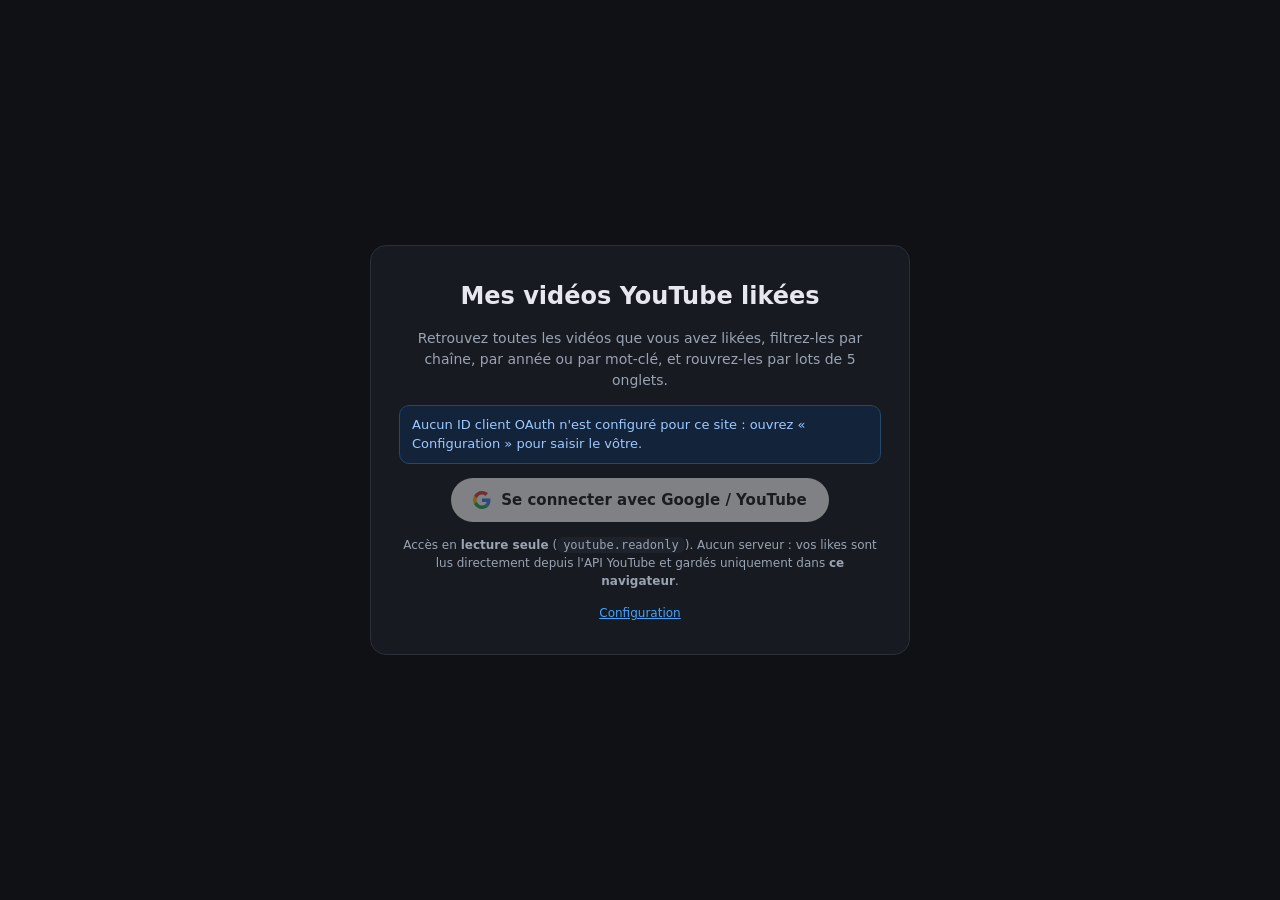
==== index.html @ 1b330d9f "Initial commit : application web YouTube Likes" ====
<!DOCTYPE html>
<html lang="fr">
<head>
<meta charset="utf-8">
<meta name="viewport" content="width=device-width, initial-scale=1">
<meta http-equiv="Content-Security-Policy" content="default-src 'self'; script-src 'self' https://accounts.google.com/gsi/client; style-src 'self' 'unsafe-inline' https://accounts.google.com/gsi/style; img-src 'self' data: https://i.ytimg.com https://*.ytimg.com https://*.ggpht.com https://*.googleusercontent.com; connect-src 'self' https://www.googleapis.com https://accounts.google.com/gsi/ https://oauth2.googleapis.com; frame-src https://accounts.google.com/gsi/; object-src 'none'; base-uri 'none'">
<meta name="referrer" content="strict-origin-when-cross-origin">
<meta name="description" content="Retrouvez toutes vos vidéos YouTube likées, filtrez-les par chaîne, année ou mot-clé et rouvrez-les par lots. 100 % dans votre navigateur.">
<title>Mes vidéos YouTube likées</title>
<link rel="icon" href="data:image/svg+xml,%3Csvg xmlns='http://www.w3.org/2000/svg' viewBox='0 0 64 64'%3E%3Crect width='64' height='64' rx='14' fill='%23ff4e45'/%3E%3Cpath d='M26 20l20 12-20 12z' fill='%23fff'/%3E%3C/svg%3E">
<link rel="stylesheet" href="assets/style.css">
<script src="assets/config.js"></script>
<script src="https://accounts.google.com/gsi/client" async defer></script>
<script src="assets/app.js" defer></script>
</head>
<body>

<!-- ============================ Accueil ============================ -->
<section id="view-home" class="center hidden" aria-labelledby="homeTitle">
  <main class="box">
    <h1 id="homeTitle">Mes vidéos YouTube likées</h1>
    <p>Retrouvez toutes les vidéos que vous avez likées, filtrez-les par chaîne, par année ou par mot-clé,
      et rouvrez-les par lots de 5 onglets.</p>
    <div class="msg err hidden" id="homeError" role="alert"></div>
    <div class="msg info hidden" id="homeInfo" role="status"></div>
    <button id="signin" class="btn-google" type="button">
      <svg width="18" height="18" viewBox="0 0 48 48" aria-hidden="true"><path fill="#EA4335" d="M24 9.5c3.5 0 6.6 1.2 9.1 3.6l6.8-6.8C35.8 2.4 30.3 0 24 0 14.6 0 6.6 5.4 2.7 13.3l7.9 6.1C12.5 13.6 17.8 9.5 24 9.5z"/><path fill="#4285F4" d="M46.5 24.5c0-1.6-.1-3.1-.4-4.5H24v9h12.7c-.6 3-2.3 5.5-4.8 7.2l7.7 6c4.5-4.2 6.9-10.3 6.9-17.7z"/><path fill="#FBBC05" d="M10.6 28.6c-.5-1.4-.8-3-.8-4.6s.3-3.2.8-4.6l-7.9-6.1C1 16.6 0 20.2 0 24s1 7.4 2.7 10.7l7.9-6.1z"/><path fill="#34A853" d="M24 48c6.5 0 11.9-2.1 15.9-5.8l-7.7-6c-2.1 1.4-4.9 2.3-8.2 2.3-6.2 0-11.5-4.1-13.4-9.9l-7.9 6.1C6.6 42.6 14.6 48 24 48z"/></svg>
      Se connecter avec Google / YouTube
    </button>
    <p class="small">Accès en <b>lecture seule</b> (<code>youtube.readonly</code>). Aucun serveur : vos likes sont lus
      directement depuis l'API YouTube et gardés uniquement dans <b>ce navigateur</b>.</p>
    <p class="small"><button class="link" type="button" data-open-config>Configuration</button></p>
  </main>
</section>

<!-- ======================== Chargement ============================ -->
<section id="view-loading" class="center hidden" aria-labelledby="loadTitle">
  <main class="box">
    <h1 id="loadTitle">Récupération de vos likes…</h1>
    <p id="loadWho">Lecture de votre playlist « J'aime » sur YouTube.</p>
    <div class="bar indeterminate" id="loadBar" role="progressbar" aria-valuemin="0" aria-valuemax="100"><div></div></div>
    <p id="loadText">Connexion…</p>
    <p><button id="loadCancel" type="button">Annuler</button></p>
  </main>
</section>

<!-- ======================= Tableau de bord ======================== -->
<div id="view-dash" class="layout hidden">
  <aside id="side" aria-label="Chaînes">
    <div class="side-head">
      <h2>Chaînes <small id="chCount"></small></h2>
      <input id="chq" type="search" placeholder="Rechercher une chaîne…" aria-label="Rechercher une chaîne">
      <div class="quick">
        <button id="allCh" class="chip on" type="button">Toutes les chaînes</button>
      </div>
      <div class="notice" id="selInfo"></div>
    </div>
    <div class="chlist" id="chlist" role="listbox" aria-multiselectable="true"></div>
  </aside>

  <main>
    <header>
      <div class="title-row">
        <button class="toggle-side" id="toggleSide" type="button">☰ Chaînes</button>
        <h1>Mes vidéos YouTube likées</h1>
        <span class="user" id="account"></span>
        <button id="refresh" type="button" title="Relire vos likes sur YouTube">Actualiser</button>
        <button type="button" data-open-config>Configuration</button>
        <button id="deleteData" type="button" class="danger" title="Vide le cache de ce navigateur et révoque l'accès">Supprimer mes données locales</button>
      </div>
      <div class="msg hidden" id="banner" role="status"></div>
      <div class="stats" id="stats"></div>
      <div class="filters">
        <input id="q" type="search" placeholder="Mot-clé dans le titre…" aria-label="Mot-clé dans le titre">
        <label>Année de
          <select id="mode" aria-label="Type d'année">
            <option value="p">publication</option>
            <option value="l">like</option>
          </select>
        </label>
        <select id="year" aria-label="Année"></select>
        <select id="order" aria-label="Tri">
          <option value="desc">Plus récentes d'abord</option>
          <option value="asc">Plus anciennes d'abord</option>
        </select>
        <button id="reset" type="button">Réinitialiser</button>
      </div>
      <div class="actions">
        <button id="openBatch" class="primary" type="button">Ouvrir 5 vidéos</button>
        <button id="openReset" type="button" class="hidden">Recommencer</button>
        <span class="notice" id="openInfo"></span>
        <span class="sep"></span>
        <button id="expand" type="button">Tout déplier</button>
        <button id="collapse" type="button">Tout replier</button>
        <button id="copy" type="button">Copier les liens</button>
        <button id="csv" type="button">Exporter CSV</button>
        <button id="json" type="button">Exporter JSON</button>
      </div>
      <div class="pending hidden" id="pending" role="status"></div>
    </header>
    <div class="content" id="content"></div>
  </main>
</div>

<!-- ======================== Configuration ========================= -->
<dialog id="configDialog" aria-labelledby="cfgTitle">
  <h2 id="cfgTitle">Configuration</h2>
  <p>Ce site utilise un <b>ID client OAuth « Application Web »</b> de Google Cloud. Si vous hébergez votre
    propre copie (fork), saisissez ici votre ID client : il est enregistré uniquement dans ce navigateur.</p>
  <label for="clientIdInput">ID client OAuth</label>
  <input id="clientIdInput" type="text" spellcheck="false" autocomplete="off"
         placeholder="123456789012-abcdefghijklmnop.apps.googleusercontent.com">
  <p class="small" id="cfgSource"></p>
  <p class="small">Origine à déclarer dans « Origines JavaScript autorisées » de cet ID client :
    <code id="cfgOrigin"></code></p>
  <div class="msg err hidden" id="cfgError" role="alert"></div>
  <div class="dialog-actions">
    <button id="cfgReset" type="button">Revenir à config.js</button>
    <span class="sep"></span>
    <button id="cfgClose" type="button">Fermer</button>
    <button id="cfgSave" type="button" class="primary">Enregistrer</button>
  </div>
</dialog>

<noscript><p class="center">Ce site nécessite JavaScript.</p></noscript>
</body>
</html>
---- assets/style.css ----
/* Cleaner YouTube — thème sombre du site statique */
:root {
  --bg: #0f1115; --panel: #171a21; --panel-2: #1e222b; --panel-3: #262b36; --border: #2a2f3a;
  --text: #e6e8ee; --muted: #9aa3b2; --accent: #ff4e45; --accent-2: #3ea6ff; --gold: #f2cc60;
  --danger-border: #6e2a2a; --danger-text: #ff9a94;
  --side: 300px;
}
* { box-sizing: border-box; }
html { color-scheme: dark; }
body { margin: 0; background: var(--bg); color: var(--text);
  font: 14px/1.5 system-ui, -apple-system, "Segoe UI", Roboto, Helvetica, Arial, sans-serif; }
a { color: inherit; text-decoration: none; }
code { background: var(--panel-2); padding: 1px 6px; border-radius: 6px; font-size: 12px; word-break: break-all; }
button, select, input { font: inherit; color: var(--text); }
button { background: var(--panel-2); border: 1px solid var(--border); border-radius: 8px;
  padding: 7px 12px; cursor: pointer; white-space: nowrap; }
button:hover:not(:disabled) { border-color: var(--accent-2); }
button:disabled { opacity: .45; cursor: default; }
button.primary { background: var(--accent); border-color: var(--accent); color: #fff; font-weight: 600; }
button.primary:hover:not(:disabled) { filter: brightness(1.1); border-color: var(--accent); }
button.danger { border-color: var(--danger-border); color: var(--danger-text); }
button.danger:hover:not(:disabled) { border-color: var(--accent); }
button.link { background: none; border: 0; padding: 0; color: var(--accent-2); text-decoration: underline; }
button.chip.on { background: var(--accent-2); border-color: var(--accent-2); color: #0b0d11; font-weight: 600; }
input[type=search], input[type=text], select { background: var(--panel-2); border: 1px solid var(--border);
  border-radius: 8px; padding: 7px 10px; min-width: 0; }
input:focus, select:focus, button:focus-visible { outline: 2px solid var(--accent-2); outline-offset: -1px; }
.hidden { display: none !important; }
.small { font-size: 12px; color: var(--muted); }

/* ---- Messages ----------------------------------------------------------- */
.msg { border-radius: 10px; padding: 9px 12px; font-size: 13px; text-align: left; }
.msg.err { background: #2c1517; border: 1px solid var(--danger-border); color: var(--danger-text); }
.msg.info { background: #13233a; border: 1px solid #24476e; color: #9cc9ff; }

/* ---- Accueil et chargement --------------------------------------------- */
.center { min-height: 100vh; display: grid; place-items: center; padding: 24px 16px; }
.box { width: min(540px, 100%); background: var(--panel); border: 1px solid var(--border); border-radius: 16px;
  padding: 32px 28px; text-align: center; display: flex; flex-direction: column; gap: 14px; align-items: center; }
.box h1 { margin: 0; font-size: 24px; }
.box p { margin: 0; color: var(--muted); }
.box .msg { align-self: stretch; }
.btn-google { display: inline-flex; align-items: center; gap: 10px; background: #fff; color: #1f1f1f; border: 0;
  border-radius: 999px; padding: 11px 22px; font-weight: 600; font-size: 15px; }
.btn-google:hover:not(:disabled) { filter: brightness(.94); }
.bar { align-self: stretch; height: 10px; background: var(--panel-2); border-radius: 999px; overflow: hidden; }
.bar > div { height: 100%; width: 0; background: linear-gradient(90deg, var(--accent), #ff8a65); transition: width .3s; }
.bar.indeterminate > div { width: 30%; animation: slide 1.2s infinite ease-in-out; }
@keyframes slide { from { margin-left: -30%; } to { margin-left: 100%; } }

/* ---- Tableau de bord ---------------------------------------------------- */
.layout { display: grid; grid-template-columns: var(--side) minmax(0, 1fr); min-height: 100vh; }
aside { position: sticky; top: 0; height: 100vh; display: flex; flex-direction: column;
  background: var(--panel); border-right: 1px solid var(--border); }
.side-head { padding: 16px 14px 10px; display: flex; flex-direction: column; gap: 8px; border-bottom: 1px solid var(--border); }
.side-head h2 { margin: 0; font-size: 15px; display: flex; justify-content: space-between; align-items: baseline; }
.side-head h2 small { color: var(--muted); font-weight: 400; font-size: 12px; }
.quick { display: flex; flex-wrap: wrap; gap: 6px; }
.quick button { padding: 4px 10px; font-size: 12px; border-radius: 999px; }
.chlist { flex: 1; overflow-y: auto; padding: 6px 6px 20px; }
.ch { display: grid; grid-template-columns: 18px minmax(0, 1fr) auto; gap: 8px; align-items: center;
  padding: 5px 8px; border-radius: 6px; cursor: pointer; user-select: none; }
.ch:hover { background: var(--panel-2); }
.ch.on { background: var(--panel-3); }
.ch input { margin: 0; accent-color: var(--accent-2); }
.ch .name { overflow: hidden; text-overflow: ellipsis; white-space: nowrap; }
.ch .n { font-size: 12px; color: var(--muted); background: var(--panel-2); border-radius: 999px; padding: 0 8px; }
.ch.on .n { background: var(--accent-2); color: #0b0d11; }
.ch.unavailable .name { color: var(--muted); font-style: italic; }
.notice { font-size: 12px; color: var(--muted); }
.notice.warn { color: var(--gold); }
.chlist .notice { padding: 10px; }

main { min-width: 0; }
header { position: sticky; top: 0; z-index: 5; background: rgba(15, 17, 21, .94); backdrop-filter: blur(8px);
  border-bottom: 1px solid var(--border); padding: 14px 20px 12px; display: flex; flex-direction: column; gap: 12px; }
.title-row { display: flex; flex-wrap: wrap; align-items: center; gap: 8px 10px; }
.title-row h1 { margin: 0 8px 0 0; font-size: 20px; flex: 1 1 auto; }
.user { color: var(--muted); font-size: 13px; }
.stats { display: grid; grid-template-columns: repeat(auto-fit, minmax(150px, 1fr)); gap: 10px; }
.stat { background: var(--panel); border: 1px solid var(--border); border-radius: 10px; padding: 8px 12px; }
.stat .v { font-size: 19px; font-weight: 700; }
.stat .l { font-size: 12px; color: var(--muted); }
.stat.sel .v { color: var(--accent-2); }
.filters { display: flex; flex-wrap: wrap; gap: 8px; align-items: center; }
.filters input[type=search] { flex: 1 1 220px; }
.filters label { color: var(--muted); font-size: 12px; display: flex; align-items: center; gap: 6px; }
.actions { display: flex; flex-wrap: wrap; gap: 8px; align-items: center; }
.sep { flex: 1; }
.toggle-side { display: none; }

.pending { background: #2a2414; border: 1px solid #6b5a22; border-radius: 10px; padding: 10px 12px;
  display: flex; flex-direction: column; gap: 8px; font-size: 13px; }
.pending p { margin: 0; color: var(--gold); }
.pending .links { display: flex; flex-wrap: wrap; gap: 6px; }
.pending .links a { background: var(--panel-2); border: 1px solid var(--border); border-radius: 8px; padding: 5px 10px;
  max-width: 280px; overflow: hidden; text-overflow: ellipsis; white-space: nowrap; }
.pending .links a:hover { border-color: var(--accent-2); }
.pending .links a.done { opacity: .4; text-decoration: line-through; }
.pending small { color: var(--muted); }

.content { padding: 18px 20px 60px; }
details { background: var(--panel); border: 1px solid var(--border); border-radius: 12px; margin-bottom: 14px; }
summary { list-style: none; cursor: pointer; padding: 12px 16px; display: flex; align-items: center; gap: 12px;
  font-size: 17px; font-weight: 700; user-select: none; }
summary::-webkit-details-marker { display: none; }
summary::before { content: "▸"; color: var(--accent); transition: transform .15s; }
details[open] > summary::before { transform: rotate(90deg); }
summary .count { font-size: 12px; font-weight: 500; color: var(--muted); background: var(--panel-2); padding: 2px 10px; border-radius: 999px; }
.grid { display: grid; gap: 14px; padding: 2px 16px 16px; grid-template-columns: repeat(auto-fill, minmax(230px, 1fr)); }
.card { background: var(--panel-2); border: 1px solid var(--border); border-radius: 10px; overflow: hidden;
  display: flex; flex-direction: column; transition: transform .12s, border-color .12s; }
.card:hover { transform: translateY(-2px); border-color: var(--accent); }
.thumb { aspect-ratio: 16 / 9; background: #000; display: block; position: relative; }
.thumb img { width: 100%; height: 100%; object-fit: cover; display: block; }
.thumb .ph { position: absolute; inset: 0; display: grid; place-items: center; color: var(--muted); font-size: 12px; }
.body { padding: 9px 11px 11px; display: flex; flex-direction: column; gap: 5px; }
.vt { font-weight: 600; line-height: 1.35; display: -webkit-box; -webkit-line-clamp: 2; -webkit-box-orient: vertical; overflow: hidden; }
.vt:hover { color: var(--accent-2); }
.vc { font-size: 12px; color: var(--accent-2); background: none; border: 0; padding: 0; text-align: left;
  overflow: hidden; text-overflow: ellipsis; white-space: nowrap; }
.vc:hover { text-decoration: underline; }
.meta { font-size: 12px; color: var(--muted); display: flex; flex-direction: column; }
.meta b { color: var(--text); font-weight: 500; }
.more { grid-column: 1 / -1; justify-self: center; }
.empty { color: var(--muted); text-align: center; padding: 50px 0; }

/* ---- Dialogue de configuration ------------------------------------------ */
dialog { width: min(560px, calc(100vw - 32px)); background: var(--panel); color: var(--text);
  border: 1px solid var(--border); border-radius: 14px; padding: 22px; }
dialog::backdrop { background: rgba(0, 0, 0, .65); }
dialog h2 { margin: 0 0 10px; font-size: 18px; }
dialog p { margin: 0 0 12px; color: var(--muted); }
dialog label { display: block; font-size: 12px; color: var(--muted); margin-bottom: 4px; }
dialog input { width: 100%; margin-bottom: 10px; font-family: ui-monospace, Consolas, monospace; font-size: 13px; }
dialog .msg { margin-bottom: 12px; }
.dialog-actions { display: flex; flex-wrap: wrap; gap: 8px; align-items: center; }

@media (max-width: 900px) {
  .layout { grid-template-columns: 1fr; }
  aside { position: fixed; inset: 0 auto 0 0; width: min(88vw, 340px); z-index: 20; transform: translateX(-100%);
    transition: transform .2s; box-shadow: 0 0 40px rgba(0, 0, 0, .6); }
  body.side-open aside { transform: none; }
  .toggle-side { display: inline-block; }
  header { position: static; padding: 12px; }
  .content { padding: 14px 12px 50px; }
  .grid { grid-template-columns: repeat(auto-fill, minmax(180px, 1fr)); padding: 2px 10px 12px; }
  .box { padding: 24px 18px; }
}
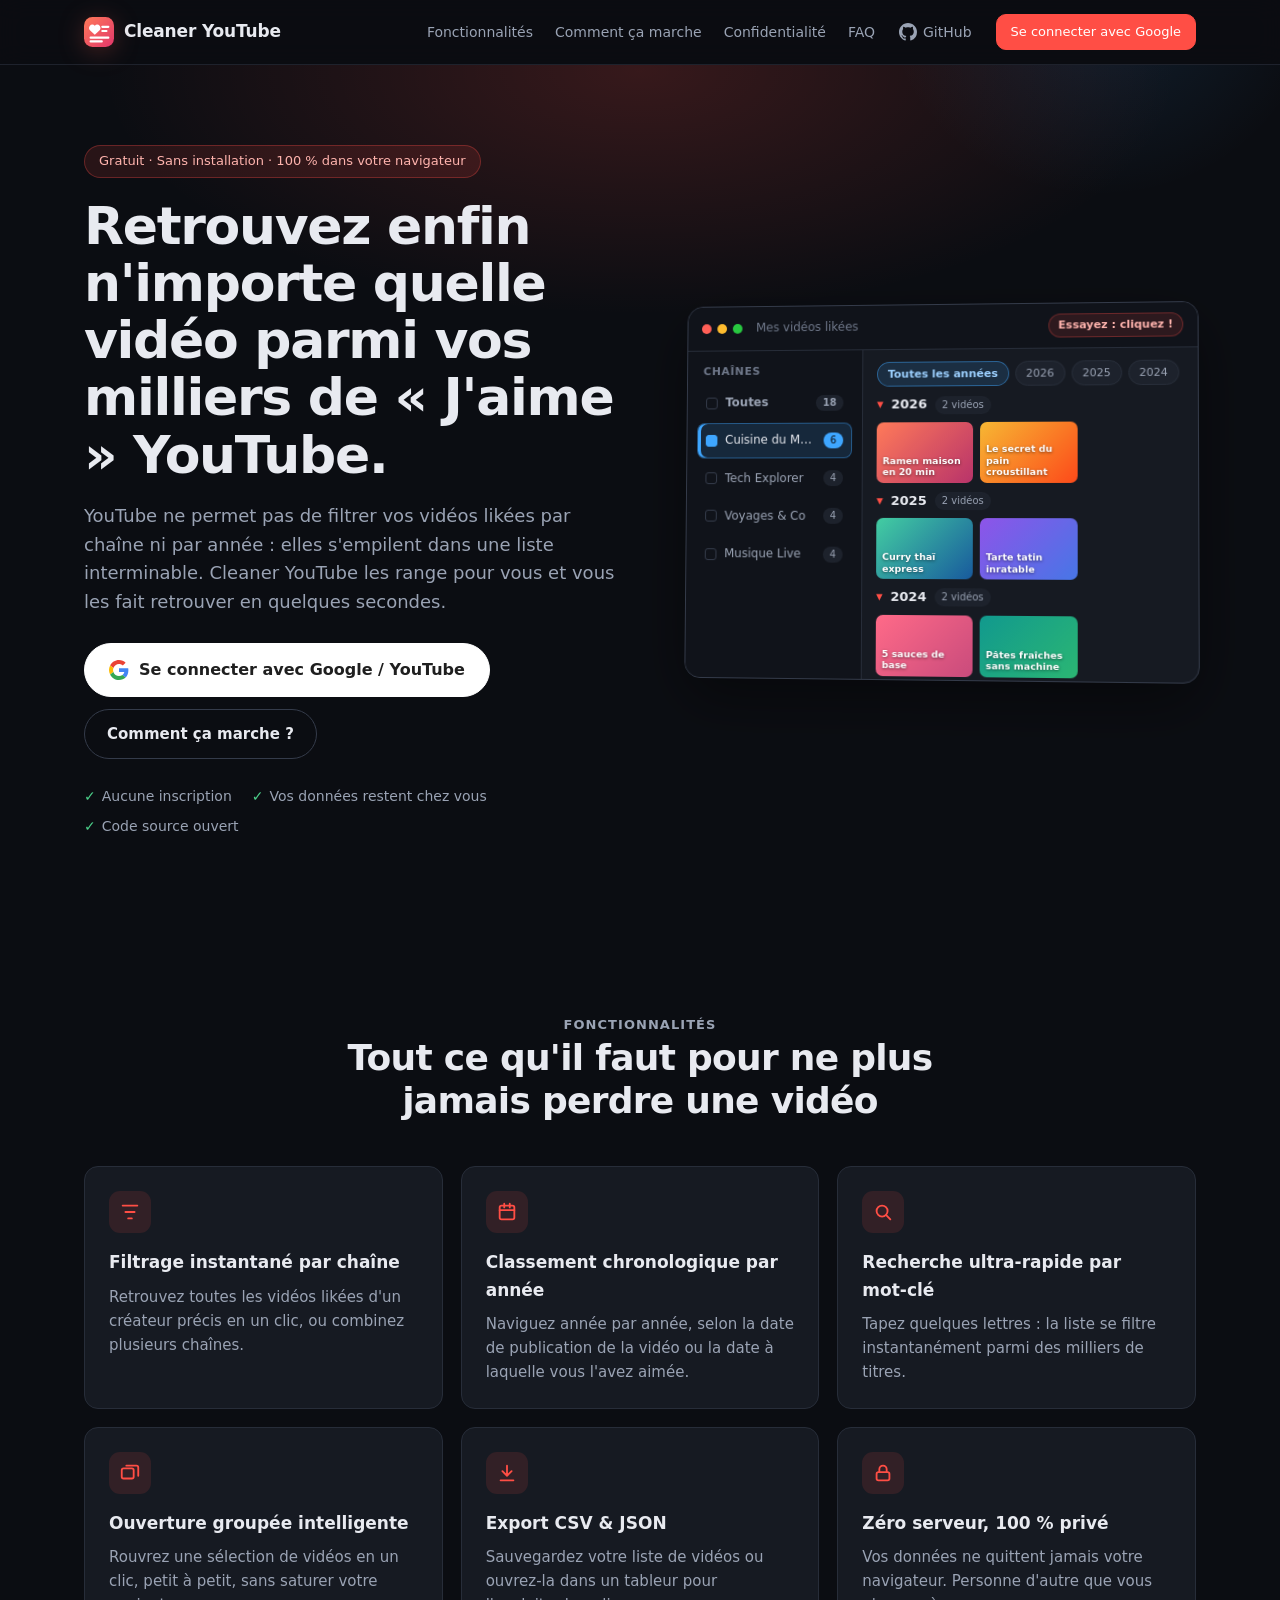
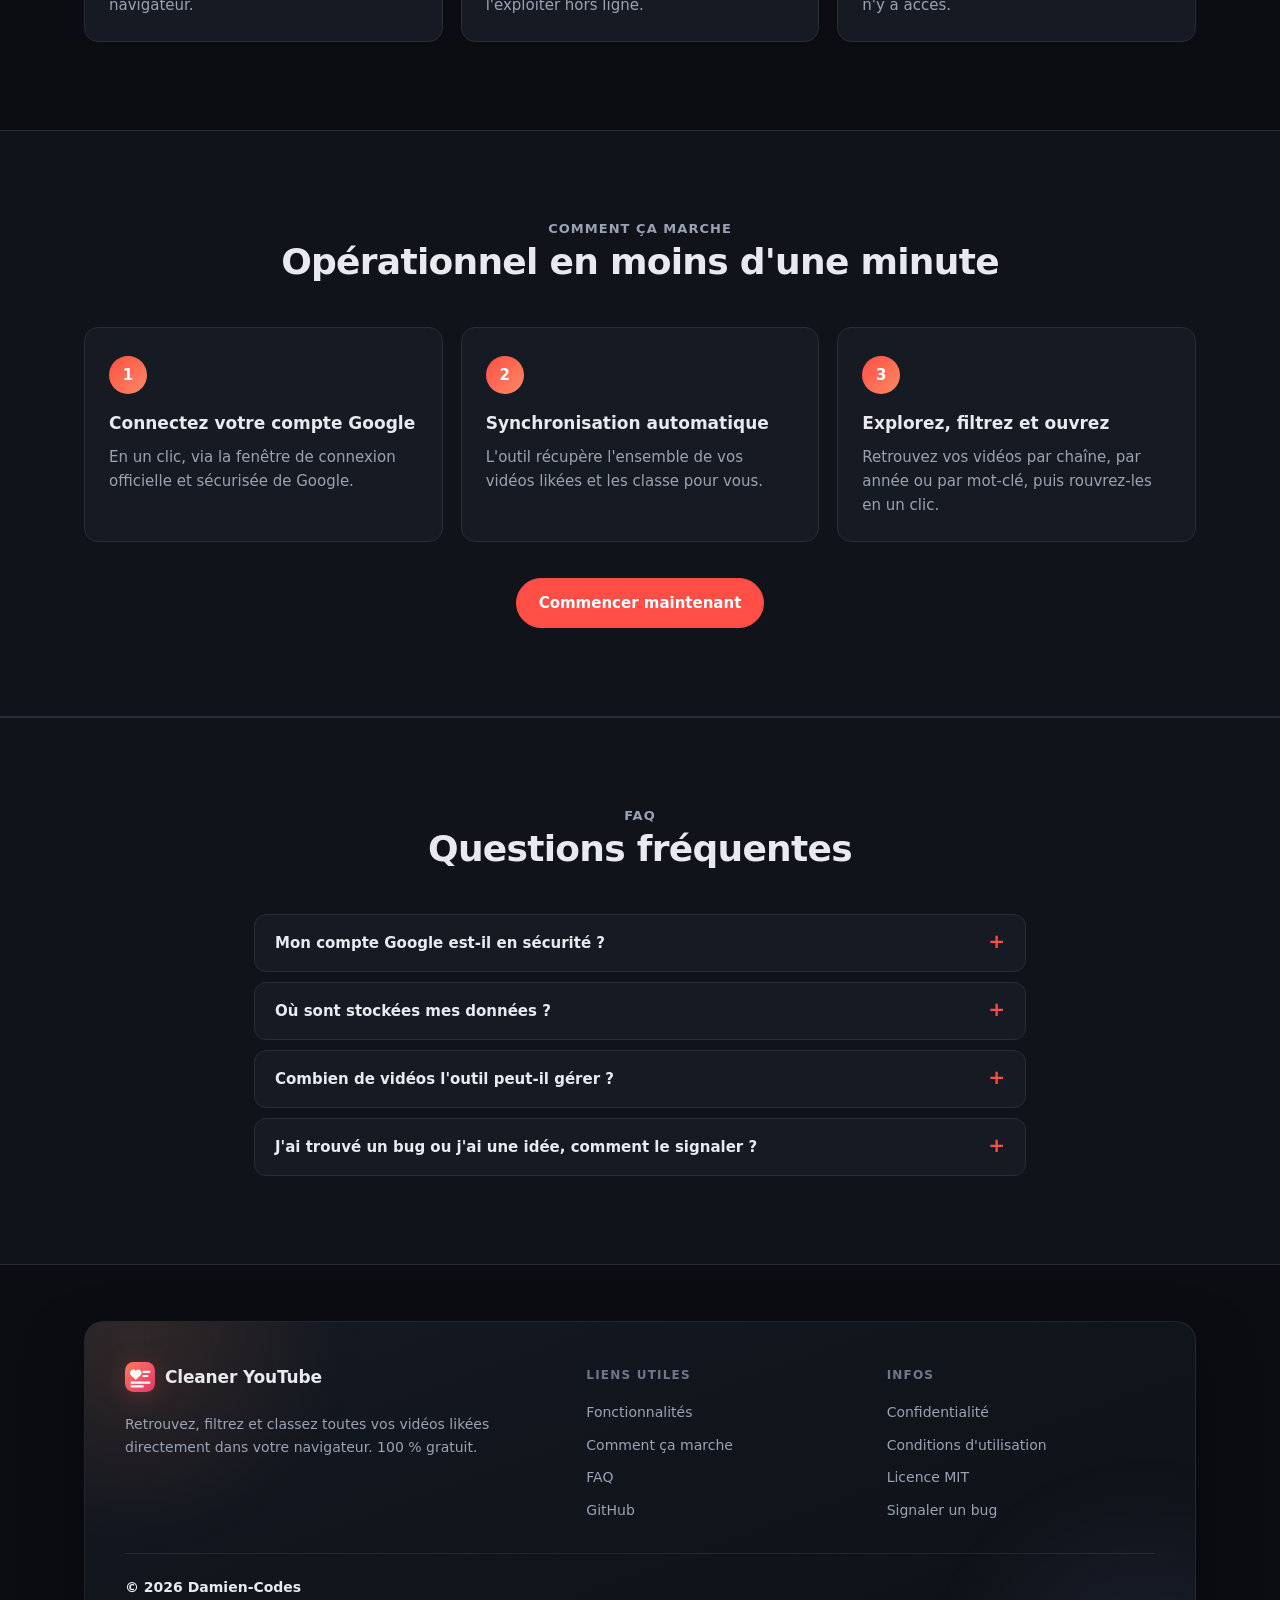
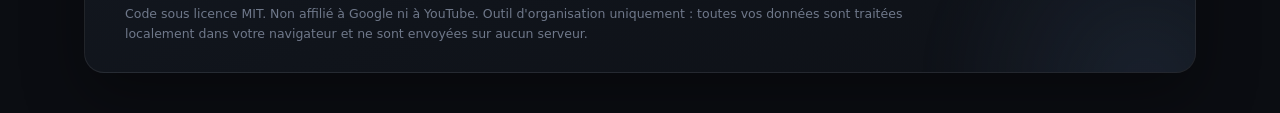
==== commit 2fdfbf78: "Nettoyage final avant publication publique" ====
--- a/index.html
+++ b/index.html
@@ -5,68 +5,332 @@
 <meta name="viewport" content="width=device-width, initial-scale=1">
 <meta http-equiv="Content-Security-Policy" content="default-src 'self'; script-src 'self' https://accounts.google.com/gsi/client; style-src 'self' 'unsafe-inline' https://accounts.google.com/gsi/style; img-src 'self' data: https://i.ytimg.com https://*.ytimg.com https://*.ggpht.com https://*.googleusercontent.com; connect-src 'self' https://www.googleapis.com https://accounts.google.com/gsi/ https://oauth2.googleapis.com; frame-src https://accounts.google.com/gsi/; object-src 'none'; base-uri 'none'">
 <meta name="referrer" content="strict-origin-when-cross-origin">
-<meta name="description" content="Retrouvez toutes vos vidéos YouTube likées, filtrez-les par chaîne, année ou mot-clé et rouvrez-les par lots. 100 % dans votre navigateur.">
-<title>Mes vidéos YouTube likées</title>
-<link rel="icon" href="data:image/svg+xml,%3Csvg xmlns='http://www.w3.org/2000/svg' viewBox='0 0 64 64'%3E%3Crect width='64' height='64' rx='14' fill='%23ff4e45'/%3E%3Cpath d='M26 20l20 12-20 12z' fill='%23fff'/%3E%3C/svg%3E">
-<link rel="stylesheet" href="assets/style.css">
-<script src="assets/config.js"></script>
+<meta name="description" content="Retrouvez n'importe quelle vidéo parmi vos « J'aime » YouTube : filtrez par chaîne, par année ou par mot-clé. Gratuit, sans installation, 100 % dans votre navigateur.">
+<meta name="theme-color" content="#0b0d12">
+<title>Cleaner YouTube — Retrouvez vos vidéos YouTube likées</title>
+<link rel="icon" href="data:image/svg+xml,%3Csvg xmlns=%27http://www.w3.org/2000/svg%27 viewBox=%270 0 32 32%27%3E%3Cdefs%3E%3ClinearGradient id=%27g%27 x1=%270%27 y1=%270%27 x2=%271%27 y2=%271%27%3E%3Cstop offset=%270%27 stop-color=%27%23ff7a59%27/%3E%3Cstop offset=%271%27 stop-color=%27%23e2366b%27/%3E%3C/linearGradient%3E%3C/defs%3E%3Crect width=%2732%27 height=%2732%27 rx=%279%27 fill=%27url%28%23g%29%27/%3E%3Cpath d=%27M11.5 9.3c-1.4-1.6-3.9-1.6-5.2 0-1.4 1.5-1.2 3.8.3 5.2l4.9 4.5 4.9-4.5c1.5-1.4 1.6-3.7.3-5.2-1.4-1.6-3.8-1.6-5.2 0z%27 fill=%27%23fff%27/%3E%3Cpath d=%27M19.5 10.5h6.5M19.5 15h4.5M7 22h19M7 26h12%27 stroke=%27%23fff%27 stroke-width=%272.2%27 stroke-linecap=%27round%27 fill=%27none%27/%3E%3C/svg%3E">
+<link rel="stylesheet" href="assets/style.css?v=5">
+<script src="assets/config.js?v=5"></script>
 <script src="https://accounts.google.com/gsi/client" async defer></script>
-<script src="assets/app.js" defer></script>
+<script src="assets/app.js?v=5" defer></script>
 </head>
 <body>
-
-<!-- ============================ Accueil ============================ -->
-<section id="view-home" class="center hidden" aria-labelledby="homeTitle">
-  <main class="box">
-    <h1 id="homeTitle">Mes vidéos YouTube likées</h1>
-    <p>Retrouvez toutes les vidéos que vous avez likées, filtrez-les par chaîne, par année ou par mot-clé,
-      et rouvrez-les par lots de 5 onglets.</p>
-    <div class="msg err hidden" id="homeError" role="alert"></div>
-    <div class="msg info hidden" id="homeInfo" role="status"></div>
-    <button id="signin" class="btn-google" type="button">
-      <svg width="18" height="18" viewBox="0 0 48 48" aria-hidden="true"><path fill="#EA4335" d="M24 9.5c3.5 0 6.6 1.2 9.1 3.6l6.8-6.8C35.8 2.4 30.3 0 24 0 14.6 0 6.6 5.4 2.7 13.3l7.9 6.1C12.5 13.6 17.8 9.5 24 9.5z"/><path fill="#4285F4" d="M46.5 24.5c0-1.6-.1-3.1-.4-4.5H24v9h12.7c-.6 3-2.3 5.5-4.8 7.2l7.7 6c4.5-4.2 6.9-10.3 6.9-17.7z"/><path fill="#FBBC05" d="M10.6 28.6c-.5-1.4-.8-3-.8-4.6s.3-3.2.8-4.6l-7.9-6.1C1 16.6 0 20.2 0 24s1 7.4 2.7 10.7l7.9-6.1z"/><path fill="#34A853" d="M24 48c6.5 0 11.9-2.1 15.9-5.8l-7.7-6c-2.1 1.4-4.9 2.3-8.2 2.3-6.2 0-11.5-4.1-13.4-9.9l-7.9 6.1C6.6 42.6 14.6 48 24 48z"/></svg>
-      Se connecter avec Google / YouTube
-    </button>
-    <p class="small">Accès en <b>lecture seule</b> (<code>youtube.readonly</code>). Aucun serveur : vos likes sont lus
-      directement depuis l'API YouTube et gardés uniquement dans <b>ce navigateur</b>.</p>
-    <p class="small"><button class="link" type="button" data-open-config>Configuration</button></p>
+<svg class="svg-defs" width="0" height="0" aria-hidden="true" focusable="false">
+  <defs>
+    <linearGradient id="logoGrad" x1="0" y1="0" x2="1" y2="1">
+      <stop offset="0" stop-color="#ff7a59"/><stop offset="1" stop-color="#e2366b"/>
+    </linearGradient>
+  </defs>
+  <symbol id="logo-mark" viewBox="0 0 32 32">
+    <rect width="32" height="32" rx="9" fill="url(#logoGrad)"/>
+    <path d="M11.5 9.3c-1.4-1.6-3.9-1.6-5.2 0-1.4 1.5-1.2 3.8.3 5.2l4.9 4.5 4.9-4.5c1.5-1.4 1.6-3.7.3-5.2-1.4-1.6-3.8-1.6-5.2 0z" fill="#fff"/>
+    <path d="M19.5 10.5h6.5M19.5 15h4.5M7 22h19M7 26h12" stroke="#fff" stroke-width="2.2" stroke-linecap="round" fill="none"/>
+  </symbol>
+</svg>
+
+<div id="view-home" class="site hidden">
+  <nav class="topnav" aria-label="Navigation principale">
+    <div class="container topnav-inner">
+      <a class="brand" href="#top" aria-label="Cleaner YouTube, retour en haut">
+        <span class="logo" aria-hidden="true"><svg><use href="#logo-mark"/></svg></span>
+        Cleaner YouTube
+      </a>
+      <div class="navlinks">
+        <a href="#fonctionnalites">Fonctionnalités</a>
+        <a href="#comment">Comment ça marche</a>
+        <a href="#faq-donnees">Confidentialité</a>
+        <a href="#faq">FAQ</a>
+      </div>
+      <a class="navgh" href="https://github.com/Damien-Codes/Cleaner-Youtube" target="_blank" rel="noopener noreferrer" aria-label="Code source sur GitHub">
+        <svg viewBox="0 0 16 16" aria-hidden="true"><path fill="currentColor" d="M8 0C3.58 0 0 3.58 0 8c0 3.54 2.29 6.53 5.47 7.59.4.07.55-.17.55-.38 0-.19-.01-.82-.01-1.49-2.01.37-2.53-.49-2.69-.94-.09-.23-.48-.94-.82-1.13-.28-.15-.68-.52-.01-.53.63-.01 1.08.58 1.23.82.72 1.21 1.87.87 2.33.66.07-.52.28-.87.51-1.07-1.78-.2-3.64-.89-3.64-3.95 0-.87.31-1.59.82-2.15-.08-.2-.36-1.02.08-2.12 0 0 .67-.21 2.2.82.64-.18 1.32-.27 2-.27.68 0 1.36.09 2 .27 1.53-1.04 2.2-.82 2.2-.82.44 1.1.16 1.92.08 2.12.51.56.82 1.27.82 2.15 0 3.07-1.87 3.75-3.65 3.95.29.25.54.73.54 1.48 0 1.07-.01 1.93-.01 2.2 0 .21.15.46.55.38A8.013 8.013 0 0016 8c0-4.42-3.58-8-8-8z"/></svg>
+        <span>GitHub</span>
+      </a>
+      <button class="btn btn-primary btn-sm js-signin" type="button"><span class="lbl-long">Se connecter avec Google</span><span class="lbl-short">Connexion</span></button>
+    </div>
+  </nav>
+
+  <header class="hero" id="top">
+    <div class="container hero-grid">
+      <div class="hero-copy">
+        <span class="badge">Gratuit · Sans installation · 100 % dans votre navigateur</span>
+        <h1>Retrouvez enfin n'importe quelle vidéo parmi vos milliers de « J'aime » YouTube.</h1>
+        <p class="lead">YouTube ne permet pas de filtrer vos vidéos likées par chaîne ni par année : elles s'empilent dans une
+          liste interminable. Cleaner YouTube les range pour vous et vous les fait retrouver en quelques secondes.</p>
+        <div class="msg err hidden" id="homeError" role="alert"></div>
+        <div class="msg info hidden" id="homeInfo" role="status"></div>
+        <div class="hero-cta">
+          <button class="btn btn-google js-signin" type="button">
+            <svg width="20" height="20" viewBox="0 0 48 48" aria-hidden="true"><path fill="#EA4335" d="M24 9.5c3.5 0 6.6 1.2 9.1 3.6l6.8-6.8C35.8 2.4 30.3 0 24 0 14.6 0 6.6 5.4 2.7 13.3l7.9 6.1C12.5 13.6 17.8 9.5 24 9.5z"/><path fill="#4285F4" d="M46.5 24.5c0-1.6-.1-3.1-.4-4.5H24v9h12.7c-.6 3-2.3 5.5-4.8 7.2l7.7 6c4.5-4.2 6.9-10.3 6.9-17.7z"/><path fill="#FBBC05" d="M10.6 28.6c-.5-1.4-.8-3-.8-4.6s.3-3.2.8-4.6l-7.9-6.1C1 16.6 0 20.2 0 24s1 7.4 2.7 10.7l7.9-6.1z"/><path fill="#34A853" d="M24 48c6.5 0 11.9-2.1 15.9-5.8l-7.7-6c-2.1 1.4-4.9 2.3-8.2 2.3-6.2 0-11.5-4.1-13.4-9.9l-7.9 6.1C6.6 42.6 14.6 48 24 48z"/></svg>
+            Se connecter avec Google / YouTube
+          </button>
+          <a class="btn btn-ghost" href="#comment">Comment ça marche ?</a>
+        </div>
+        <ul class="hero-points">
+          <li>Aucune inscription</li>
+          <li>Vos données restent chez vous</li>
+          <li>Code source ouvert</li>
+        </ul>
+      </div>
+
+      <div class="mock" id="demo" role="region" aria-label="Démonstration interactive avec des données fictives">
+        <div class="mock-bar"><i></i><i></i><i></i><span>Mes vidéos likées</span><b class="mock-try">Essayez : cliquez !</b></div>
+        <div class="mock-body">
+          <div class="mock-side">
+            <div class="mock-label">Chaînes</div>
+            <div id="demoChannels" class="mock-chlist"></div>
+          </div>
+          <div class="mock-main">
+            <div class="mock-filters" id="demoYears" role="group" aria-label="Filtrer par année"></div>
+            <div id="demoResults" aria-live="polite"></div>
+          </div>
+        </div>
+      </div>
+    </div>
+  </header>
+
+  <main>
+    <section class="section" id="fonctionnalites" aria-labelledby="featTitle">
+      <div class="container">
+        <p class="eyebrow">Fonctionnalités</p>
+        <h2 id="featTitle">Tout ce qu'il faut pour ne plus jamais perdre une vidéo</h2>
+        <div class="features">
+          <article class="feature">
+            <div class="ficon" aria-hidden="true"><svg viewBox="0 0 24 24"><path d="M4 5h16M7 12h10M10 19h4" /></svg></div>
+            <h3>Filtrage instantané par chaîne</h3>
+            <p>Retrouvez toutes les vidéos likées d'un créateur précis en un clic, ou combinez plusieurs chaînes.</p>
+          </article>
+          <article class="feature">
+            <div class="ficon" aria-hidden="true"><svg viewBox="0 0 24 24"><rect x="4" y="5" width="16" height="15" rx="2"/><path d="M4 10h16M9 3v4M15 3v4"/></svg></div>
+            <h3>Classement chronologique par année</h3>
+            <p>Naviguez année par année, selon la date de publication de la vidéo ou la date à laquelle vous l'avez aimée.</p>
+          </article>
+          <article class="feature">
+            <div class="ficon" aria-hidden="true"><svg viewBox="0 0 24 24"><circle cx="11" cy="11" r="6"/><path d="M20 20l-4.5-4.5"/></svg></div>
+            <h3>Recherche ultra-rapide par mot-clé</h3>
+            <p>Tapez quelques lettres : la liste se filtre instantanément parmi des milliers de titres.</p>
+          </article>
+          <article class="feature">
+            <div class="ficon" aria-hidden="true"><svg viewBox="0 0 24 24"><rect x="3" y="7" width="13" height="11" rx="2"/><path d="M8 4h11a2 2 0 012 2v9"/></svg></div>
+            <h3>Ouverture groupée intelligente</h3>
+            <p>Rouvrez une sélection de vidéos en un clic, petit à petit, sans saturer votre navigateur.</p>
+          </article>
+          <article class="feature">
+            <div class="ficon" aria-hidden="true"><svg viewBox="0 0 24 24"><path d="M12 4v11M7 10l5 5 5-5M5 20h14"/></svg></div>
+            <h3>Export CSV &amp; JSON</h3>
+            <p>Sauvegardez votre liste de vidéos ou ouvrez-la dans un tableur pour l'exploiter hors ligne.</p>
+          </article>
+          <article class="feature">
+            <div class="ficon" aria-hidden="true"><svg viewBox="0 0 24 24"><rect x="5" y="11" width="14" height="9" rx="2"/><path d="M8 11V8a4 4 0 018 0v3"/></svg></div>
+            <h3>Zéro serveur, 100 % privé</h3>
+            <p>Vos données ne quittent jamais votre navigateur. Personne d'autre que vous n'y a accès.</p>
+          </article>
+        </div>
+      </div>
+    </section>
+
+    <section class="section section-alt" id="comment" aria-labelledby="howTitle">
+      <div class="container">
+        <p class="eyebrow">Comment ça marche</p>
+        <h2 id="howTitle">Opérationnel en moins d'une minute</h2>
+        <ol class="steps">
+          <li class="step">
+            <span class="num">1</span>
+            <h3>Connectez votre compte Google</h3>
+            <p>En un clic, via la fenêtre de connexion officielle et sécurisée de Google.</p>
+          </li>
+          <li class="step">
+            <span class="num">2</span>
+            <h3>Synchronisation automatique</h3>
+            <p>L'outil récupère l'ensemble de vos vidéos likées et les classe pour vous.</p>
+          </li>
+          <li class="step">
+            <span class="num">3</span>
+            <h3>Explorez, filtrez et ouvrez</h3>
+            <p>Retrouvez vos vidéos par chaîne, par année ou par mot-clé, puis rouvrez-les en un clic.</p>
+          </li>
+        </ol>
+        <div class="center-cta">
+          <button class="btn btn-primary js-signin" type="button">Commencer maintenant</button>
+        </div>
+      </div>
+    </section>
+
+    <section class="section section-alt" id="faq" aria-labelledby="faqTitle">
+      <div class="container narrow">
+        <p class="eyebrow">FAQ</p>
+        <h2 id="faqTitle">Questions fréquentes</h2>
+        <div class="faq">
+          <details>
+            <summary>Mon compte Google est-il en sécurité ?</summary>
+            <p>Oui. La connexion passe par la fenêtre officielle de Google : nous ne voyons jamais votre mot de passe.
+              L'accès demandé permet uniquement de <b>consulter</b> votre compte YouTube : rien ne peut être publié,
+              modifié ni supprimé. Vous pouvez retirer cet accès à tout moment depuis votre compte Google.</p>
+          </details>
+          <details id="faq-donnees">
+            <summary>Où sont stockées mes données ?</summary>
+            <p>Uniquement dans votre navigateur, sur votre appareil. Le bouton « Se déconnecter » ferme votre session ;
+              « Supprimer mes données » efface tout ce qui a été enregistré et retire l'accès à votre compte.</p>
+          </details>
+          <details>
+            <summary>Combien de vidéos l'outil peut-il gérer ?</summary>
+            <p>Plusieurs milliers sans difficulté : l'intégralité de votre liste « J'aime » est récupérée, puis filtrée
+              instantanément. La première synchronisation peut prendre quelques secondes pour les très grandes listes.</p>
+          </details>
+          <details>
+            <summary>J'ai trouvé un bug ou j'ai une idée, comment le signaler ?</summary>
+            <p>Ouvrez un ticket sur la page
+              <a href="https://github.com/Damien-Codes/Cleaner-Youtube/issues" target="_blank" rel="noopener noreferrer">GitHub Issues du projet</a>.
+              Toutes les suggestions sont les bienvenues.</p>
+          </details>
+        </div>
+      </div>
+    </section>
+
   </main>
-</section>
-
-<!-- ======================== Chargement ============================ -->
-<section id="view-loading" class="center hidden" aria-labelledby="loadTitle">
-  <main class="box">
-    <h1 id="loadTitle">Récupération de vos likes…</h1>
-    <p id="loadWho">Lecture de votre playlist « J'aime » sur YouTube.</p>
+
+  <footer class="footer">
+    <div class="container">
+      <div class="footer-card">
+        <div class="footer-cols">
+          <div class="footer-about">
+            <a class="brand" href="#top"><span class="logo" aria-hidden="true"><svg><use href="#logo-mark"/></svg></span>Cleaner YouTube</a>
+            <p>Retrouvez, filtrez et classez toutes vos vidéos likées <br>directement dans votre navigateur. 100 % gratuit.</p>
+          </div>
+          <nav class="footer-col" aria-labelledby="ftLinks">
+            <h3 id="ftLinks">Liens utiles</h3>
+            <a href="#fonctionnalites">Fonctionnalités</a>
+            <a href="#comment">Comment ça marche</a>
+            <a href="#faq">FAQ</a>
+            <a href="https://github.com/Damien-Codes/Cleaner-Youtube" target="_blank" rel="noopener noreferrer">GitHub</a>
+          </nav>
+          <nav class="footer-col" aria-labelledby="ftInfos">
+            <h3 id="ftInfos">Infos</h3>
+            <a href="#faq-donnees">Confidentialité</a>
+            <button type="button" class="footer-link" data-dialog="termsDialog">Conditions d'utilisation</button>
+            <button type="button" class="footer-link" data-dialog="licenseDialog">Licence MIT</button>
+            <a href="https://github.com/Damien-Codes/Cleaner-Youtube/issues" target="_blank" rel="noopener noreferrer">Signaler un bug</a>
+          </nav>
+        </div>
+        <div class="footer-bottom">
+          <p class="footer-copy">© 2026 Damien-Codes</p>
+          <p class="footer-legal">Code sous licence MIT. Non affilié à Google ni à YouTube. Outil d'organisation uniquement : toutes vos données
+            sont traitées localement dans votre navigateur et ne sont envoyées sur aucun serveur.</p>
+        </div>
+      </div>
+    </div>
+  </footer>
+</div>
+
+<dialog class="modal" id="termsDialog" aria-labelledby="termsTitle">
+  <div class="modal-head">
+    <h2 id="termsTitle">Conditions d'utilisation</h2>
+    <button type="button" class="icon-btn" data-close aria-label="Fermer">×</button>
+  </div>
+  <div class="modal-body">
+    <p>Cleaner YouTube est un outil gratuit et open source qui vous aide à organiser les vidéos que vous avez aimées sur YouTube.</p>
+    <h3>Utilisation</h3>
+    <ul>
+      <li>Le service est fourni gratuitement, « en l'état », sans garantie de disponibilité ni de résultat.</li>
+      <li>Vous vous connectez avec votre propre compte Google et restez responsable de son utilisation, dans le respect des conditions de Google et de YouTube.</li>
+      <li>L'accès demandé permet uniquement de <b>consulter</b> votre compte YouTube : rien n'est publié, modifié ni supprimé.</li>
+    </ul>
+    <h3>Données</h3>
+    <ul>
+      <li>Vos vidéos sont lues chez YouTube puis enregistrées uniquement dans votre navigateur. Aucune donnée n'est envoyée sur un autre serveur.</li>
+      <li>« Se déconnecter » ferme votre session ; « Supprimer mes données » efface tout ce qui a été enregistré et retire l'accès à votre compte.</li>
+      <li>Vous pouvez aussi retirer l'accès à tout moment depuis les paramètres de sécurité de votre compte Google.</li>
+    </ul>
+    <h3>Responsabilité</h3>
+    <p>Cleaner YouTube n'est pas affilié à Google ni à YouTube. Les auteurs ne peuvent être tenus responsables d'un usage
+      inapproprié de l'outil ni d'une éventuelle indisponibilité des services de Google.</p>
+  </div>
+</dialog>
+
+<dialog class="modal" id="licenseDialog" aria-labelledby="licenseTitle">
+  <div class="modal-head">
+    <h2 id="licenseTitle">Licence MIT</h2>
+    <button type="button" class="icon-btn" data-close aria-label="Fermer">×</button>
+  </div>
+  <div class="modal-body">
+    <p class="modal-note">Le code source de Cleaner YouTube est distribué sous licence MIT : vous pouvez l'utiliser, le modifier et le partager librement, y compris à des fins commerciales, en conservant la mention de copyright ci-dessous.</p>
+    <pre class="license">MIT License
+
+Copyright (c) 2026 Damien-Codes
+
+Permission is hereby granted, free of charge, to any person obtaining a copy
+of this software and associated documentation files (the "Software"), to deal
+in the Software without restriction, including without limitation the rights
+to use, copy, modify, merge, publish, distribute, sublicense, and/or sell
+copies of the Software, and to permit persons to whom the Software is
+furnished to do so, subject to the following conditions:
+
+The above copyright notice and this permission notice shall be included in all
+copies or substantial portions of the Software.
+
+THE SOFTWARE IS PROVIDED "AS IS", WITHOUT WARRANTY OF ANY KIND, EXPRESS OR
+IMPLIED, INCLUDING BUT NOT LIMITED TO THE WARRANTIES OF MERCHANTABILITY,
+FITNESS FOR A PARTICULAR PURPOSE AND NONINFRINGEMENT. IN NO EVENT SHALL THE
+AUTHORS OR COPYRIGHT HOLDERS BE LIABLE FOR ANY CLAIM, DAMAGES OR OTHER
+LIABILITY, WHETHER IN AN ACTION OF CONTRACT, TORT OR OTHERWISE, ARISING FROM,
+OUT OF OR IN CONNECTION WITH THE SOFTWARE OR THE USE OR OTHER DEALINGS IN THE
+SOFTWARE.</pre>
+  </div>
+</dialog>
+
+<section id="view-loading" class="loading hidden" aria-labelledby="loadTitle">
+  <div class="loading-box">
+    <span class="logo logo-lg" aria-hidden="true"><svg><use href="#logo-mark"/></svg></span>
+    <h1 id="loadTitle">Synchronisation de vos likes…</h1>
+    <p id="loadWho">Lecture de votre liste « J'aime » sur YouTube.</p>
     <div class="bar indeterminate" id="loadBar" role="progressbar" aria-valuemin="0" aria-valuemax="100"><div></div></div>
     <p id="loadText">Connexion…</p>
-    <p><button id="loadCancel" type="button">Annuler</button></p>
-  </main>
+    <button id="loadCancel" class="btn btn-ghost btn-sm" type="button">Annuler</button>
+  </div>
 </section>
 
-<!-- ======================= Tableau de bord ======================== -->
 <div id="view-dash" class="layout hidden">
   <aside id="side" aria-label="Chaînes">
     <div class="side-head">
-      <h2>Chaînes <small id="chCount"></small></h2>
-      <input id="chq" type="search" placeholder="Rechercher une chaîne…" aria-label="Rechercher une chaîne">
-      <div class="quick">
-        <button id="allCh" class="chip on" type="button">Toutes les chaînes</button>
-      </div>
-      <div class="notice" id="selInfo"></div>
+      <div class="side-title">
+        <h2>Chaînes</h2>
+        <span class="count-badge" id="chCount">0</span>
+        <button class="icon-btn side-close" id="sideClose" type="button" aria-label="Fermer la liste des chaînes">×</button>
+      </div>
+      <div class="search-wrap">
+        <svg viewBox="0 0 24 24" aria-hidden="true"><circle cx="11" cy="11" r="6"/><path d="M20 20l-4.5-4.5"/></svg>
+        <input id="chq" type="search" placeholder="Rechercher une chaîne…" aria-label="Rechercher une chaîne" autocomplete="off">
+        <button class="clear-btn hidden" id="chqClear" type="button" aria-label="Vider la recherche">×</button>
+      </div>
+      <div class="side-tools">
+        <label for="chSort">Trier</label>
+        <select id="chSort" aria-label="Trier les chaînes">
+          <option value="n">Plus likées</option>
+          <option value="az">A → Z</option>
+        </select>
+      </div>
+      <button id="allCh" class="all-btn on" type="button">Toutes les chaînes</button>
+      <div class="sel-area hidden" id="selArea">
+        <div class="sel-chips" id="selChips" aria-label="Chaînes sélectionnées"></div>
+        <button id="clearSel" class="clear-sel" type="button">Effacer la sélection</button>
+      </div>
     </div>
-    <div class="chlist" id="chlist" role="listbox" aria-multiselectable="true"></div>
+    <div class="chlist" id="chlist" role="listbox" aria-multiselectable="true" aria-label="Liste des chaînes"></div>
   </aside>
-
-  <main>
-    <header>
+  <div class="side-backdrop" id="sideBackdrop" aria-hidden="true"></div>
+
+  <main class="dash-main">
+    <header class="dash-header">
       <div class="title-row">
-        <button class="toggle-side" id="toggleSide" type="button">☰ Chaînes</button>
-        <h1>Mes vidéos YouTube likées</h1>
-        <span class="user" id="account"></span>
-        <button id="refresh" type="button" title="Relire vos likes sur YouTube">Actualiser</button>
-        <button type="button" data-open-config>Configuration</button>
-        <button id="deleteData" type="button" class="danger" title="Vide le cache de ce navigateur et révoque l'accès">Supprimer mes données locales</button>
+        <button class="btn btn-sm toggle-side" id="toggleSide" type="button">☰ Chaînes</button>
+        <div class="dash-title">
+          <h1>Mes vidéos likées</h1>
+          <span class="user" id="account"></span>
+        </div>
+        <div class="dash-actions">
+          <button id="refresh" class="btn btn-sm" type="button" title="Récupérer vos nouveaux likes depuis YouTube">↻ Actualiser</button>
+          <button id="logout" class="btn btn-sm" type="button" title="Fermer la session et revenir à l'accueil">Se déconnecter</button>
+          <button id="deleteData" class="btn btn-sm btn-danger" type="button" title="Effacer les données de ce navigateur et retirer l'accès Google">Supprimer mes données</button>
+        </div>
       </div>
       <div class="msg hidden" id="banner" role="status"></div>
       <div class="stats" id="stats"></div>
@@ -83,18 +347,18 @@
           <option value="desc">Plus récentes d'abord</option>
           <option value="asc">Plus anciennes d'abord</option>
         </select>
-        <button id="reset" type="button">Réinitialiser</button>
+        <button id="reset" class="btn btn-sm" type="button">Réinitialiser</button>
       </div>
       <div class="actions">
-        <button id="openBatch" class="primary" type="button">Ouvrir 5 vidéos</button>
-        <button id="openReset" type="button" class="hidden">Recommencer</button>
+        <button id="openBatch" class="btn btn-sm btn-primary" type="button">Ouvrir 5 vidéos</button>
+        <button id="openReset" class="btn btn-sm hidden" type="button">Recommencer</button>
         <span class="notice" id="openInfo"></span>
         <span class="sep"></span>
-        <button id="expand" type="button">Tout déplier</button>
-        <button id="collapse" type="button">Tout replier</button>
-        <button id="copy" type="button">Copier les liens</button>
-        <button id="csv" type="button">Exporter CSV</button>
-        <button id="json" type="button">Exporter JSON</button>
+        <button id="expand" class="btn btn-sm" type="button">Tout déplier</button>
+        <button id="collapse" class="btn btn-sm" type="button">Tout replier</button>
+        <button id="copy" class="btn btn-sm" type="button">Copier les liens</button>
+        <button id="csv" class="btn btn-sm" type="button">Exporter CSV</button>
+        <button id="json" class="btn btn-sm" type="button">Exporter JSON</button>
       </div>
       <div class="pending hidden" id="pending" role="status"></div>
     </header>
@@ -102,26 +366,6 @@
   </main>
 </div>
 
-<!-- ======================== Configuration ========================= -->
-<dialog id="configDialog" aria-labelledby="cfgTitle">
-  <h2 id="cfgTitle">Configuration</h2>
-  <p>Ce site utilise un <b>ID client OAuth « Application Web »</b> de Google Cloud. Si vous hébergez votre
-    propre copie (fork), saisissez ici votre ID client : il est enregistré uniquement dans ce navigateur.</p>
-  <label for="clientIdInput">ID client OAuth</label>
-  <input id="clientIdInput" type="text" spellcheck="false" autocomplete="off"
-         placeholder="123456789012-abcdefghijklmnop.apps.googleusercontent.com">
-  <p class="small" id="cfgSource"></p>
-  <p class="small">Origine à déclarer dans « Origines JavaScript autorisées » de cet ID client :
-    <code id="cfgOrigin"></code></p>
-  <div class="msg err hidden" id="cfgError" role="alert"></div>
-  <div class="dialog-actions">
-    <button id="cfgReset" type="button">Revenir à config.js</button>
-    <span class="sep"></span>
-    <button id="cfgClose" type="button">Fermer</button>
-    <button id="cfgSave" type="button" class="primary">Enregistrer</button>
-  </div>
-</dialog>
-
-<noscript><p class="center">Ce site nécessite JavaScript.</p></noscript>
+<noscript><p class="noscript">Ce site nécessite JavaScript.</p></noscript>
 </body>
 </html>
--- a/assets/style.css
+++ b/assets/style.css
@@ -1,84 +1,285 @@
-/* Cleaner YouTube — thème sombre du site statique */
+/* =========================================================================
+   Cleaner YouTube — thème sombre (site vitrine + tableau de bord)
+   ========================================================================= */
 :root {
-  --bg: #0f1115; --panel: #171a21; --panel-2: #1e222b; --panel-3: #262b36; --border: #2a2f3a;
-  --text: #e6e8ee; --muted: #9aa3b2; --accent: #ff4e45; --accent-2: #3ea6ff; --gold: #f2cc60;
-  --danger-border: #6e2a2a; --danger-text: #ff9a94;
-  --side: 300px;
+  --bg: #0b0d12; --bg-2: #10131a; --panel: #161a22; --panel-2: #1d222c; --panel-3: #252b37;
+  --border: #272d39; --border-2: #343b4a;
+  --text: #e8eaf0; --muted: #9aa3b4; --dim: #6f788a;
+  --accent: #ff4e45; --accent-2: #3ea6ff; --accent-soft: rgba(255, 78, 69, .12); --blue-soft: rgba(62, 166, 255, .14);
+  --gold: #f2cc60; --danger-border: #6e2a2a; --danger-text: #ff9a94;
+  --radius: 14px; --side: 320px;
+  --shadow: 0 20px 60px rgba(0, 0, 0, .45);
 }
 * { box-sizing: border-box; }
-html { color-scheme: dark; }
+html { color-scheme: dark; scroll-behavior: smooth; }
+@media (prefers-reduced-motion: reduce) { html { scroll-behavior: auto; } * { animation: none !important; transition: none !important; } }
 body { margin: 0; background: var(--bg); color: var(--text);
-  font: 14px/1.5 system-ui, -apple-system, "Segoe UI", Roboto, Helvetica, Arial, sans-serif; }
+  font: 15px/1.6 system-ui, -apple-system, "Segoe UI", Roboto, Helvetica, Arial, sans-serif; -webkit-font-smoothing: antialiased; }
 a { color: inherit; text-decoration: none; }
-code { background: var(--panel-2); padding: 1px 6px; border-radius: 6px; font-size: 12px; word-break: break-all; }
+code { background: var(--panel-2); padding: 1px 6px; border-radius: 6px; font-size: 12px; }
 button, select, input { font: inherit; color: var(--text); }
-button { background: var(--panel-2); border: 1px solid var(--border); border-radius: 8px;
-  padding: 7px 12px; cursor: pointer; white-space: nowrap; }
+svg { display: block; }
+.hidden { display: none !important; }
+.noscript { text-align: center; padding: 40px 16px; }
+
+/* ---- Boutons ------------------------------------------------------------- */
+button { background: var(--panel-2); border: 1px solid var(--border); border-radius: 10px;
+  padding: 8px 14px; cursor: pointer; white-space: nowrap; }
 button:hover:not(:disabled) { border-color: var(--accent-2); }
 button:disabled { opacity: .45; cursor: default; }
-button.primary { background: var(--accent); border-color: var(--accent); color: #fff; font-weight: 600; }
-button.primary:hover:not(:disabled) { filter: brightness(1.1); border-color: var(--accent); }
-button.danger { border-color: var(--danger-border); color: var(--danger-text); }
-button.danger:hover:not(:disabled) { border-color: var(--accent); }
-button.link { background: none; border: 0; padding: 0; color: var(--accent-2); text-decoration: underline; }
-button.chip.on { background: var(--accent-2); border-color: var(--accent-2); color: #0b0d11; font-weight: 600; }
-input[type=search], input[type=text], select { background: var(--panel-2); border: 1px solid var(--border);
-  border-radius: 8px; padding: 7px 10px; min-width: 0; }
-input:focus, select:focus, button:focus-visible { outline: 2px solid var(--accent-2); outline-offset: -1px; }
-.hidden { display: none !important; }
-.small { font-size: 12px; color: var(--muted); }
-
-/* ---- Messages ----------------------------------------------------------- */
-.msg { border-radius: 10px; padding: 9px 12px; font-size: 13px; text-align: left; }
+:focus-visible { outline: 2px solid var(--accent-2); outline-offset: 2px; }
+.btn { display: inline-flex; align-items: center; justify-content: center; gap: 10px; font-weight: 600;
+  border-radius: 999px; padding: 12px 22px; border: 1px solid var(--border-2); background: var(--panel-2);
+  color: var(--text); transition: transform .12s, filter .12s, border-color .12s, background .12s; }
+.btn:hover:not(:disabled) { transform: translateY(-1px); }
+.btn-sm { padding: 7px 14px; font-size: 13px; border-radius: 10px; font-weight: 500; }
+.btn-primary { background: var(--accent); border-color: var(--accent); color: #fff; }
+.btn-primary:hover:not(:disabled) { filter: brightness(1.08); border-color: var(--accent); }
+.btn-google { background: #fff; color: #1f1f1f; border-color: #fff; font-size: 16px; padding: 13px 24px; }
+.btn-google:hover:not(:disabled) { filter: brightness(.94); border-color: #fff; }
+.btn-ghost { background: transparent; border-color: var(--border-2); color: var(--text); }
+.btn-ghost:hover:not(:disabled) { background: var(--panel-2); border-color: var(--accent-2); }
+.btn-danger { border-color: var(--danger-border); color: var(--danger-text); background: transparent; }
+.btn-danger:hover:not(:disabled) { background: #2c1517; border-color: var(--accent); }
+
+/* ---- Messages ------------------------------------------------------------ */
+.msg { border-radius: 10px; padding: 10px 14px; font-size: 14px; text-align: left; }
 .msg.err { background: #2c1517; border: 1px solid var(--danger-border); color: var(--danger-text); }
 .msg.info { background: #13233a; border: 1px solid #24476e; color: #9cc9ff; }
 
-/* ---- Accueil et chargement --------------------------------------------- */
-.center { min-height: 100vh; display: grid; place-items: center; padding: 24px 16px; }
-.box { width: min(540px, 100%); background: var(--panel); border: 1px solid var(--border); border-radius: 16px;
-  padding: 32px 28px; text-align: center; display: flex; flex-direction: column; gap: 14px; align-items: center; }
-.box h1 { margin: 0; font-size: 24px; }
-.box p { margin: 0; color: var(--muted); }
-.box .msg { align-self: stretch; }
-.btn-google { display: inline-flex; align-items: center; gap: 10px; background: #fff; color: #1f1f1f; border: 0;
-  border-radius: 999px; padding: 11px 22px; font-weight: 600; font-size: 15px; }
-.btn-google:hover:not(:disabled) { filter: brightness(.94); }
+/* =========================================================================
+   SITE VITRINE
+   ========================================================================= */
+.container { width: min(1160px, 100%); margin: 0 auto; padding: 0 24px; }
+.container.narrow { width: min(820px, 100%); }
+.svg-defs { position: absolute; width: 0; height: 0; overflow: hidden; }
+.logo { display: inline-block; width: 30px; height: 30px; flex: none; filter: drop-shadow(0 4px 12px rgba(255, 90, 80, .25)); }
+.logo svg { width: 100%; height: 100%; }
+.logo-lg { width: 52px; height: 52px; }
+.brand { display: inline-flex; align-items: center; gap: 10px; font-weight: 700; font-size: 17px; letter-spacing: -.01em; }
+
+.topnav { position: sticky; top: 0; z-index: 30; background: rgba(11, 13, 18, .82); backdrop-filter: blur(12px);
+  border-bottom: 1px solid rgba(39, 45, 57, .7); }
+.topnav-inner { display: flex; align-items: center; gap: 24px; height: 64px; }
+.navlinks { display: flex; gap: 22px; margin-left: auto; }
+.navlinks a, .navgh { color: var(--muted); font-size: 14px; transition: color .12s; }
+.navlinks a:hover, .navgh:hover { color: var(--text); }
+.navgh { display: inline-flex; align-items: center; gap: 6px; }
+.navgh svg { width: 18px; height: 18px; }
+.lbl-short { display: none; }
+.brand { white-space: nowrap; }
+
+.hero { position: relative; overflow: hidden; padding: 80px 0 90px; scroll-margin-top: 64px; }
+.hero::before { content: ""; position: absolute; inset: -40% -10% auto; height: 700px; pointer-events: none;
+  background: radial-gradient(closest-side, rgba(255, 78, 69, .18), transparent 70%),
+              radial-gradient(closest-side at 80% 40%, rgba(62, 166, 255, .12), transparent 70%); }
+.hero-grid { position: relative; display: grid; grid-template-columns: 1.05fr 1fr; gap: 56px; align-items: center; }
+.badge { display: inline-block; font-size: 13px; color: #ffb4ae; background: var(--accent-soft);
+  border: 1px solid rgba(255, 78, 69, .3); border-radius: 999px; padding: 5px 14px; }
+.hero h1 { font-size: clamp(32px, 4.4vw, 52px); line-height: 1.1; letter-spacing: -.025em; margin: 20px 0 18px; }
+.lead { font-size: 18px; color: var(--muted); margin: 0 0 26px; max-width: 560px; }
+.hero-copy .msg { margin-bottom: 16px; max-width: 560px; }
+.hero-cta { display: flex; flex-wrap: wrap; gap: 12px; align-items: center; }
+.hero-points { list-style: none; display: flex; flex-wrap: wrap; gap: 8px 20px; padding: 0; margin: 26px 0 0; color: var(--muted); font-size: 14px; }
+.hero-points li::before { content: "✓"; color: #4cd08a; margin-right: 6px; font-weight: 700; }
+
+/* Démonstration interactive (hero) */
+.mock { background: var(--panel); border: 1px solid var(--border-2); border-radius: 16px; box-shadow: var(--shadow);
+  overflow: hidden; transform: perspective(1400px) rotateY(-5deg) rotateX(2deg); transition: transform .3s; }
+.mock:hover, .mock:focus-within { transform: none; }
+.mock-bar { display: flex; align-items: center; gap: 6px; padding: 10px 14px; background: var(--bg-2); border-bottom: 1px solid var(--border); font-size: 12px; color: var(--dim); }
+.mock-bar i { width: 10px; height: 10px; border-radius: 50%; background: var(--panel-3); }
+.mock-bar i:first-child { background: #ff5f57; } .mock-bar i:nth-child(2) { background: #febc2e; } .mock-bar i:nth-child(3) { background: #28c840; }
+.mock-bar span { margin-left: 8px; }
+.mock-try { margin-left: auto; font-weight: 600; font-size: 11px; color: #ffb4ae; background: var(--accent-soft);
+  border: 1px solid rgba(255, 78, 69, .3); border-radius: 999px; padding: 2px 9px; animation: pulse 2.4s ease-in-out infinite; }
+@keyframes pulse { 50% { box-shadow: 0 0 0 4px rgba(255, 78, 69, .12); } }
+.mock-body { display: grid; grid-template-columns: 180px 1fr; height: 330px; }
+.mock-side { border-right: 1px solid var(--border); padding: 12px 10px; display: flex; flex-direction: column; gap: 6px; background: var(--bg-2); min-height: 0; }
+.mock-label { font-size: 11px; font-weight: 700; letter-spacing: .06em; text-transform: uppercase; color: var(--dim); padding: 0 6px; }
+.mock-chlist { display: flex; flex-direction: column; gap: 3px; }
+.mock-ch { display: flex; align-items: center; gap: 8px; width: 100%; font-size: 12px; padding: 7px 8px; border-radius: 8px;
+  color: var(--muted); background: transparent; border: 1px solid transparent; text-align: left; }
+.mock-ch:hover { background: var(--panel-2); border-color: var(--border); color: var(--text); }
+.mock-ch b { width: 12px; height: 12px; border-radius: 3px; border: 1.5px solid var(--border-2); flex: none; }
+.mock-ch span { overflow: hidden; text-overflow: ellipsis; }
+.mock-ch em { margin-left: auto; font-style: normal; font-size: 10px; background: var(--panel-2); border-radius: 999px; padding: 0 7px; }
+.mock-ch.on { background: var(--blue-soft); color: var(--text); border-color: rgba(62, 166, 255, .4); box-shadow: inset 3px 0 0 var(--accent-2); }
+.mock-ch.on b { background: var(--accent-2); border-color: var(--accent-2); }
+.mock-ch.on em { background: var(--accent-2); color: #0b0d11; }
+.mock-ch.all { font-weight: 600; }
+.mock-main { padding: 12px 14px; overflow-y: auto; min-height: 0; }
+.mock-filters { display: flex; flex-wrap: wrap; gap: 6px; margin-bottom: 8px; }
+.mock-filters button { font-size: 11px; background: var(--panel-2); border: 1px solid var(--border); border-radius: 999px; padding: 3px 10px; color: var(--muted); }
+.mock-filters button.on { background: var(--blue-soft); border-color: rgba(62, 166, 255, .45); color: #9cd0ff; font-weight: 600; }
+.mock-year { font-weight: 700; font-size: 13px; display: flex; align-items: center; gap: 8px; margin: 8px 0 7px; }
+.mock-year::before { content: "▸"; color: var(--accent); transform: rotate(90deg); }
+.mock-year em { font-style: normal; font-weight: 500; font-size: 10px; color: var(--muted); background: var(--panel-2); border-radius: 999px; padding: 1px 7px; }
+.mock-grid { display: grid; grid-template-columns: repeat(3, 1fr); gap: 7px; margin-bottom: 6px; }
+.mock .t { aspect-ratio: 16 / 10; border-radius: 7px; position: relative; overflow: hidden; padding: 5px 6px;
+  display: flex; align-items: flex-end; font-size: 9.5px; font-weight: 600; line-height: 1.2; color: #fff;
+  text-shadow: 0 1px 3px rgba(0, 0, 0, .5); animation: pop .25s ease; }
+@keyframes pop { from { opacity: 0; transform: scale(.94); } }
+.mock-empty { color: var(--dim); font-size: 12px; padding: 30px 0; text-align: center; }
+.t1 { background: linear-gradient(135deg, #ff7a59, #b8336a); } .t2 { background: linear-gradient(135deg, #f7b733, #fc4a1a); }
+.t3 { background: linear-gradient(135deg, #43cea2, #185a9d); } .t4 { background: linear-gradient(135deg, #8e54e9, #4776e6); }
+.t5 { background: linear-gradient(135deg, #ff6a88, #c94b7c); } .t6 { background: linear-gradient(135deg, #11998e, #2bb673); }
+
+/* Sections */
+.section { padding: 88px 0; scroll-margin-top: 64px; }
+.section-alt { background: var(--bg-2); border-top: 1px solid var(--border); border-bottom: 1px solid var(--border); }
+.eyebrow { color: var(--accent); font-weight: 700; font-size: 13px; letter-spacing: .08em; text-transform: uppercase; margin: 0 0 10px; text-align: center; }
+.section h2 { font-size: clamp(26px, 3vw, 36px); letter-spacing: -.02em; line-height: 1.2; margin: 0 auto 44px; text-align: center; max-width: 720px; }
+.section h3 { font-size: 17px; margin: 0 0 8px; }
+.section p { color: var(--muted); margin: 0; }
+
+.features { display: grid; grid-template-columns: repeat(3, 1fr); gap: 18px; }
+.feature { background: var(--panel); border: 1px solid var(--border); border-radius: var(--radius); padding: 24px;
+  transition: border-color .15s, transform .15s; }
+.feature:hover { border-color: var(--border-2); transform: translateY(-2px); }
+.ficon { width: 42px; height: 42px; border-radius: 11px; display: grid; place-items: center; margin-bottom: 16px;
+  background: var(--accent-soft); color: var(--accent); }
+.ficon svg { width: 22px; height: 22px; fill: none; stroke: currentColor; stroke-width: 2; stroke-linecap: round; stroke-linejoin: round; }
+
+.steps { list-style: none; padding: 0; margin: 0; display: grid; grid-template-columns: repeat(3, 1fr); gap: 18px; counter-reset: none; }
+.step { position: relative; background: var(--panel); border: 1px solid var(--border); border-radius: var(--radius); padding: 28px 24px 24px; }
+.num { display: inline-grid; place-items: center; width: 38px; height: 38px; border-radius: 50%; margin-bottom: 16px;
+  background: linear-gradient(135deg, var(--accent), #ff8a65); color: #fff; font-weight: 800; }
+.center-cta { text-align: center; margin-top: 36px; }
+
+.faq { display: flex; flex-direction: column; gap: 10px; }
+.faq details { background: var(--panel); border: 1px solid var(--border); border-radius: 12px; scroll-margin-top: 96px; }
+.faq details:target { border-color: var(--accent-2); }
+.faq details[open] { border-color: var(--border-2); }
+.faq summary { list-style: none; cursor: pointer; padding: 16px 20px; font-weight: 600; display: flex; justify-content: space-between; gap: 16px; }
+.faq summary::-webkit-details-marker { display: none; }
+.faq summary::after { content: "+"; color: var(--accent); font-size: 20px; line-height: 1; transition: transform .15s; }
+.faq details[open] summary::after { transform: rotate(45deg); }
+.faq details p { padding: 0 20px 18px; }
+.faq a { color: var(--accent-2); text-decoration: underline; }
+
+.footer { padding: 56px 0 40px; }
+.footer-card { position: relative; overflow: hidden; border-radius: 20px; border: 1px solid rgba(255, 255, 255, .08);
+  background: linear-gradient(160deg, #151a23 0%, #10141b 55%, #0e1117 100%); padding: 40px 40px 28px;
+  box-shadow: 0 24px 60px rgba(0, 0, 0, .35); }
+.footer-card::before, .footer-card::after { content: ""; position: absolute; width: 420px; height: 420px; border-radius: 50%;
+  pointer-events: none; filter: blur(20px); }
+.footer-card::before { left: -160px; top: -200px; background: radial-gradient(closest-side, rgba(255, 140, 90, .13), transparent); }
+.footer-card::after { right: -160px; bottom: -220px; background: radial-gradient(closest-side, rgba(96, 130, 180, .14), transparent); }
+.footer-cols { position: relative; z-index: 1; display: grid; grid-template-columns: 1.6fr 1fr 1fr; gap: 32px; }
+.footer-about p { color: var(--muted); font-size: 14px; line-height: 1.65; margin: 14px 0 0; }
+.footer-col { display: flex; flex-direction: column; gap: 10px; align-items: flex-start; }
+.footer-col h3 { margin: 4px 0 6px; font-size: 12px; font-weight: 700; letter-spacing: .1em; text-transform: uppercase; color: var(--dim); }
+.footer-col a, .footer-link { color: var(--muted); font-size: 14px; transition: color .12s; }
+.footer-link { background: none; border: 0; padding: 0; border-radius: 4px; cursor: pointer; text-align: left; }
+.footer-col a:hover, .footer-link:hover { color: var(--text); }
+.footer-bottom { position: relative; z-index: 1; margin-top: 32px; padding-top: 22px; border-top: 1px solid rgba(255, 255, 255, .08); }
+.footer-copy { margin: 0 0 6px; font-weight: 700; font-size: 14px; }
+.footer-legal { margin: 0; color: var(--dim); font-size: 12.5px; line-height: 1.6; max-width: 820px; }
+
+/* Modales (conditions, licence) */
+.modal { width: min(640px, calc(100vw - 32px)); max-height: min(80vh, 760px); padding: 0; color: var(--text);
+  background: var(--panel); border: 1px solid rgba(255, 255, 255, .1); border-radius: 18px; box-shadow: var(--shadow); }
+.modal[open] { display: flex; flex-direction: column; }
+.modal::backdrop { background: rgba(5, 7, 10, .7); backdrop-filter: blur(3px); }
+.modal-head { display: flex; align-items: center; gap: 12px; padding: 18px 22px; border-bottom: 1px solid var(--border); }
+.modal-head h2 { margin: 0; font-size: 18px; }
+.modal-head .icon-btn { margin-left: auto; }
+.modal-body { padding: 18px 22px 24px; overflow-y: auto; color: var(--muted); font-size: 14px; line-height: 1.65; }
+.modal-body h3 { color: var(--text); font-size: 15px; margin: 18px 0 6px; }
+.modal-body p { margin: 0 0 10px; }
+.modal-body ul { margin: 0; padding-left: 20px; }
+.modal-body li { margin-bottom: 6px; }
+.modal-body a { color: var(--accent-2); text-decoration: underline; }
+.modal-note { color: var(--text); }
+.license { white-space: pre-wrap; font: 12px/1.55 ui-monospace, Consolas, monospace; color: var(--muted); background: var(--bg-2);
+  border: 1px solid var(--border); border-radius: 10px; padding: 14px 16px; margin: 0 0 14px; }
+
+/* =========================================================================
+   CHARGEMENT
+   ========================================================================= */
+.loading { min-height: 100vh; display: grid; place-items: center; padding: 24px 16px; }
+.loading-box { width: min(480px, 100%); background: var(--panel); border: 1px solid var(--border); border-radius: 18px;
+  padding: 36px 28px; text-align: center; display: flex; flex-direction: column; align-items: center; gap: 14px; }
+.loading-box h1 { margin: 0; font-size: 22px; }
+.loading-box p { margin: 0; color: var(--muted); }
 .bar { align-self: stretch; height: 10px; background: var(--panel-2); border-radius: 999px; overflow: hidden; }
 .bar > div { height: 100%; width: 0; background: linear-gradient(90deg, var(--accent), #ff8a65); transition: width .3s; }
 .bar.indeterminate > div { width: 30%; animation: slide 1.2s infinite ease-in-out; }
 @keyframes slide { from { margin-left: -30%; } to { margin-left: 100%; } }
 
-/* ---- Tableau de bord ---------------------------------------------------- */
+/* =========================================================================
+   TABLEAU DE BORD
+   ========================================================================= */
+input[type=search], select { background: var(--panel-2); border: 1px solid var(--border); border-radius: 10px;
+  padding: 8px 11px; min-width: 0; font-size: 14px; }
+input:focus, select:focus { outline: 2px solid var(--accent-2); outline-offset: -1px; }
 .layout { display: grid; grid-template-columns: var(--side) minmax(0, 1fr); min-height: 100vh; }
+
+/* ---- Barre latérale des chaînes ----------------------------------------- */
 aside { position: sticky; top: 0; height: 100vh; display: flex; flex-direction: column;
-  background: var(--panel); border-right: 1px solid var(--border); }
-.side-head { padding: 16px 14px 10px; display: flex; flex-direction: column; gap: 8px; border-bottom: 1px solid var(--border); }
-.side-head h2 { margin: 0; font-size: 15px; display: flex; justify-content: space-between; align-items: baseline; }
-.side-head h2 small { color: var(--muted); font-weight: 400; font-size: 12px; }
-.quick { display: flex; flex-wrap: wrap; gap: 6px; }
-.quick button { padding: 4px 10px; font-size: 12px; border-radius: 999px; }
-.chlist { flex: 1; overflow-y: auto; padding: 6px 6px 20px; }
-.ch { display: grid; grid-template-columns: 18px minmax(0, 1fr) auto; gap: 8px; align-items: center;
-  padding: 5px 8px; border-radius: 6px; cursor: pointer; user-select: none; }
-.ch:hover { background: var(--panel-2); }
-.ch.on { background: var(--panel-3); }
-.ch input { margin: 0; accent-color: var(--accent-2); }
-.ch .name { overflow: hidden; text-overflow: ellipsis; white-space: nowrap; }
-.ch .n { font-size: 12px; color: var(--muted); background: var(--panel-2); border-radius: 999px; padding: 0 8px; }
-.ch.on .n { background: var(--accent-2); color: #0b0d11; }
+  background: var(--panel); border-right: 1px solid var(--border); z-index: 20; }
+.side-head { position: sticky; top: 0; z-index: 1; background: var(--panel); padding: 18px 16px 14px;
+  display: flex; flex-direction: column; gap: 10px; border-bottom: 1px solid var(--border); }
+.side-title { display: flex; align-items: center; gap: 10px; }
+.side-title h2 { margin: 0; font-size: 16px; }
+.count-badge { font-size: 12px; font-weight: 600; color: var(--muted); background: var(--panel-2);
+  border: 1px solid var(--border); border-radius: 999px; padding: 1px 9px; }
+.icon-btn { margin-left: auto; width: 32px; height: 32px; padding: 0; border-radius: 8px; font-size: 20px; line-height: 1; }
+.side-close { display: none; }
+.search-wrap { position: relative; }
+.search-wrap svg { position: absolute; left: 11px; top: 50%; width: 16px; height: 16px; transform: translateY(-50%);
+  fill: none; stroke: var(--dim); stroke-width: 2; stroke-linecap: round; pointer-events: none; }
+.search-wrap input { width: 100%; padding: 10px 36px 10px 34px; }
+.search-wrap input::-webkit-search-cancel-button { display: none; }
+.clear-btn { position: absolute; right: 6px; top: 50%; transform: translateY(-50%); width: 26px; height: 26px; padding: 0;
+  border-radius: 50%; border: 0; background: var(--panel-3); color: var(--muted); font-size: 16px; line-height: 1; }
+.clear-btn:hover { color: var(--text); background: var(--border-2); }
+.side-tools { display: flex; align-items: center; gap: 8px; font-size: 12px; color: var(--muted); }
+.side-tools select { flex: 1; padding: 6px 9px; font-size: 13px; }
+.all-btn { width: 100%; padding: 9px 12px; font-weight: 600; border-radius: 10px; }
+.all-btn.on { background: var(--accent-2); border-color: var(--accent-2); color: #0b0d11; }
+.sel-area { display: flex; flex-direction: column; gap: 8px; }
+.sel-chips { display: flex; flex-wrap: wrap; gap: 6px; max-height: 92px; overflow-y: auto; }
+.sel-chip { display: inline-flex; align-items: center; gap: 6px; max-width: 100%; padding: 3px 4px 3px 10px; font-size: 12px; font-weight: 500;
+  border-radius: 999px; background: var(--blue-soft); border: 1px solid rgba(62, 166, 255, .45); color: #cfe7ff; }
+.sel-chip span { overflow: hidden; text-overflow: ellipsis; white-space: nowrap; max-width: 190px; }
+.sel-chip i { font-style: normal; display: inline-grid; place-items: center; width: 18px; height: 18px; border-radius: 50%;
+  background: rgba(62, 166, 255, .25); font-size: 13px; line-height: 1; }
+.sel-chip:hover { border-color: var(--accent-2); }
+.sel-chip:hover i { background: var(--accent); color: #fff; }
+.clear-sel { width: 100%; padding: 7px 12px; font-size: 13px; border-radius: 10px; background: transparent;
+  border: 1px dashed var(--border-2); color: var(--muted); }
+.clear-sel:hover { color: var(--text); border-style: solid; }
+
+.chlist { flex: 1; overflow-y: auto; padding: 8px 10px 24px; overscroll-behavior: contain; }
+.ch { display: grid; grid-template-columns: 18px minmax(0, 1fr) auto; gap: 11px; align-items: center;
+  min-height: 42px; padding: 8px 10px; margin-bottom: 2px; border-radius: 9px; cursor: pointer; user-select: none;
+  border: 1px solid transparent; transition: background .1s, border-color .1s; }
+.ch:hover { background: var(--panel-2); border-color: var(--border); }
+.ch.on { background: var(--blue-soft); border-color: rgba(62, 166, 255, .45); box-shadow: inset 3px 0 0 var(--accent-2); }
+.ch input { margin: 0; width: 16px; height: 16px; accent-color: var(--accent-2); cursor: pointer; }
+.ch .name { overflow: hidden; text-overflow: ellipsis; white-space: nowrap; font-size: 14px; }
+.ch.on .name { font-weight: 600; }
+.ch .n { font-size: 12px; font-weight: 600; color: var(--muted); background: var(--panel-2); border: 1px solid var(--border);
+  border-radius: 999px; padding: 1px 9px; min-width: 34px; text-align: center; }
+.ch.on .n { background: var(--accent-2); border-color: var(--accent-2); color: #0b0d11; }
 .ch.unavailable .name { color: var(--muted); font-style: italic; }
-.notice { font-size: 12px; color: var(--muted); }
-.notice.warn { color: var(--gold); }
-.chlist .notice { padding: 10px; }
-
-main { min-width: 0; }
-header { position: sticky; top: 0; z-index: 5; background: rgba(15, 17, 21, .94); backdrop-filter: blur(8px);
-  border-bottom: 1px solid var(--border); padding: 14px 20px 12px; display: flex; flex-direction: column; gap: 12px; }
-.title-row { display: flex; flex-wrap: wrap; align-items: center; gap: 8px 10px; }
-.title-row h1 { margin: 0 8px 0 0; font-size: 20px; flex: 1 1 auto; }
-.user { color: var(--muted); font-size: 13px; }
+.chlist .notice { padding: 14px 8px; }
+.side-backdrop { display: none; }
+
+/* ---- En-tête et contenu -------------------------------------------------- */
+.dash-main { min-width: 0; }
+.dash-header { position: sticky; top: 0; z-index: 5; background: rgba(11, 13, 18, .94); backdrop-filter: blur(10px);
+  border-bottom: 1px solid var(--border); padding: 14px 22px 12px; display: flex; flex-direction: column; gap: 12px; }
+.title-row { display: flex; flex-wrap: wrap; align-items: center; gap: 10px 14px; }
+.dash-title { flex: 1 1 auto; min-width: 0; display: flex; flex-direction: column; }
+.dash-title h1 { margin: 0; font-size: 20px; line-height: 1.25; }
+.user { color: var(--muted); font-size: 13px; overflow: hidden; text-overflow: ellipsis; white-space: nowrap; }
+.dash-actions { display: flex; flex-wrap: wrap; gap: 8px; }
+.toggle-side { display: none; }
 .stats { display: grid; grid-template-columns: repeat(auto-fit, minmax(150px, 1fr)); gap: 10px; }
-.stat { background: var(--panel); border: 1px solid var(--border); border-radius: 10px; padding: 8px 12px; }
+.stat { background: var(--panel); border: 1px solid var(--border); border-radius: 12px; padding: 9px 13px; }
 .stat .v { font-size: 19px; font-weight: 700; }
 .stat .l { font-size: 12px; color: var(--muted); }
 .stat.sel .v { color: var(--accent-2); }
@@ -87,7 +288,8 @@
 .filters label { color: var(--muted); font-size: 12px; display: flex; align-items: center; gap: 6px; }
 .actions { display: flex; flex-wrap: wrap; gap: 8px; align-items: center; }
 .sep { flex: 1; }
-.toggle-side { display: none; }
+.notice { font-size: 12px; color: var(--muted); }
+.notice.warn { color: var(--gold); }
 
 .pending { background: #2a2414; border: 1px solid #6b5a22; border-radius: 10px; padding: 10px 12px;
   display: flex; flex-direction: column; gap: 8px; font-size: 13px; }
@@ -99,51 +301,78 @@
 .pending .links a.done { opacity: .4; text-decoration: line-through; }
 .pending small { color: var(--muted); }
 
-.content { padding: 18px 20px 60px; }
-details { background: var(--panel); border: 1px solid var(--border); border-radius: 12px; margin-bottom: 14px; }
-summary { list-style: none; cursor: pointer; padding: 12px 16px; display: flex; align-items: center; gap: 12px;
+.content { padding: 20px 22px 60px; }
+.content details { background: var(--panel); border: 1px solid var(--border); border-radius: 12px; margin-bottom: 14px; }
+.content summary { list-style: none; cursor: pointer; padding: 12px 16px; display: flex; align-items: center; gap: 12px;
   font-size: 17px; font-weight: 700; user-select: none; }
-summary::-webkit-details-marker { display: none; }
-summary::before { content: "▸"; color: var(--accent); transition: transform .15s; }
-details[open] > summary::before { transform: rotate(90deg); }
-summary .count { font-size: 12px; font-weight: 500; color: var(--muted); background: var(--panel-2); padding: 2px 10px; border-radius: 999px; }
+.content summary::-webkit-details-marker { display: none; }
+.content summary::before { content: "▸"; color: var(--accent); transition: transform .15s; }
+.content details[open] > summary::before { transform: rotate(90deg); }
+.content summary .count { font-size: 12px; font-weight: 500; color: var(--muted); background: var(--panel-2); padding: 2px 10px; border-radius: 999px; }
 .grid { display: grid; gap: 14px; padding: 2px 16px 16px; grid-template-columns: repeat(auto-fill, minmax(230px, 1fr)); }
-.card { background: var(--panel-2); border: 1px solid var(--border); border-radius: 10px; overflow: hidden;
+.card { background: var(--panel-2); border: 1px solid var(--border); border-radius: 11px; overflow: hidden;
   display: flex; flex-direction: column; transition: transform .12s, border-color .12s; }
 .card:hover { transform: translateY(-2px); border-color: var(--accent); }
 .thumb { aspect-ratio: 16 / 9; background: #000; display: block; position: relative; }
 .thumb img { width: 100%; height: 100%; object-fit: cover; display: block; }
 .thumb .ph { position: absolute; inset: 0; display: grid; place-items: center; color: var(--muted); font-size: 12px; }
-.body { padding: 9px 11px 11px; display: flex; flex-direction: column; gap: 5px; }
+.body { padding: 9px 11px 11px; display: flex; flex-direction: column; gap: 5px; font-size: 14px; }
 .vt { font-weight: 600; line-height: 1.35; display: -webkit-box; -webkit-line-clamp: 2; -webkit-box-orient: vertical; overflow: hidden; }
 .vt:hover { color: var(--accent-2); }
 .vc { font-size: 12px; color: var(--accent-2); background: none; border: 0; padding: 0; text-align: left;
-  overflow: hidden; text-overflow: ellipsis; white-space: nowrap; }
+  overflow: hidden; text-overflow: ellipsis; white-space: nowrap; border-radius: 0; }
 .vc:hover { text-decoration: underline; }
 .meta { font-size: 12px; color: var(--muted); display: flex; flex-direction: column; }
 .meta b { color: var(--text); font-weight: 500; }
 .more { grid-column: 1 / -1; justify-self: center; }
 .empty { color: var(--muted); text-align: center; padding: 50px 0; }
 
-/* ---- Dialogue de configuration ------------------------------------------ */
-dialog { width: min(560px, calc(100vw - 32px)); background: var(--panel); color: var(--text);
-  border: 1px solid var(--border); border-radius: 14px; padding: 22px; }
-dialog::backdrop { background: rgba(0, 0, 0, .65); }
-dialog h2 { margin: 0 0 10px; font-size: 18px; }
-dialog p { margin: 0 0 12px; color: var(--muted); }
-dialog label { display: block; font-size: 12px; color: var(--muted); margin-bottom: 4px; }
-dialog input { width: 100%; margin-bottom: 10px; font-family: ui-monospace, Consolas, monospace; font-size: 13px; }
-dialog .msg { margin-bottom: 12px; }
-.dialog-actions { display: flex; flex-wrap: wrap; gap: 8px; align-items: center; }
-
+/* =========================================================================
+   RESPONSIVE
+   ========================================================================= */
+@media (max-width: 1080px) {
+  .navlinks { gap: 16px; }
+  .hero-grid { grid-template-columns: 1fr; gap: 48px; }
+  .mock { transform: none; max-width: 640px; }
+  .features { grid-template-columns: repeat(2, 1fr); }
+}
 @media (max-width: 900px) {
+  .navlinks { display: none; }
+  .navgh { margin-left: auto; }
   .layout { grid-template-columns: 1fr; }
-  aside { position: fixed; inset: 0 auto 0 0; width: min(88vw, 340px); z-index: 20; transform: translateX(-100%);
-    transition: transform .2s; box-shadow: 0 0 40px rgba(0, 0, 0, .6); }
+  aside { position: fixed; inset: 0 auto 0 0; width: min(88vw, 360px); transform: translateX(-100%);
+    transition: transform .22s ease; box-shadow: var(--shadow); }
   body.side-open aside { transform: none; }
-  .toggle-side { display: inline-block; }
-  header { position: static; padding: 12px; }
+  body.side-open .side-backdrop { display: block; position: fixed; inset: 0; z-index: 15; background: rgba(0, 0, 0, .55); }
+  .side-close { display: inline-grid; place-items: center; }
+  .toggle-side { display: inline-flex; }
+  .dash-header { position: static; padding: 12px 14px; }
   .content { padding: 14px 12px 50px; }
   .grid { grid-template-columns: repeat(auto-fill, minmax(180px, 1fr)); padding: 2px 10px 12px; }
-  .box { padding: 24px 18px; }
+  .steps { grid-template-columns: 1fr; }
+  .footer-cols { grid-template-columns: 1fr 1fr; }
+  .footer-about { grid-column: 1 / -1; }
 }
+@media (max-width: 640px) {
+  .container { padding: 0 16px; }
+  .topnav-inner { gap: 12px; }
+  .navgh span { display: none; }
+  .lbl-long { display: none; }
+  .lbl-short { display: inline; }
+  .footer-about br { display: none; }
+  .footer-cols { gap: 24px; }
+  .hero { padding: 48px 0 64px; }
+  .lead { font-size: 16px; }
+  .hero-cta .btn { width: 100%; }
+  .features { grid-template-columns: 1fr; }
+  .section { padding: 64px 0; }
+  .mock-body { grid-template-columns: 1fr; height: auto; }
+  .mock-side { border-right: 0; border-bottom: 1px solid var(--border); }
+  .mock-chlist { flex-direction: row; flex-wrap: wrap; }
+  .mock-ch { width: auto; }
+  .mock-ch em { margin-left: 4px; }
+  .mock-main { max-height: 300px; }
+  .footer-card { padding: 28px 20px 22px; }
+  .dash-actions { width: 100%; }
+  .dash-actions .btn { flex: 1 1 auto; }
+}
